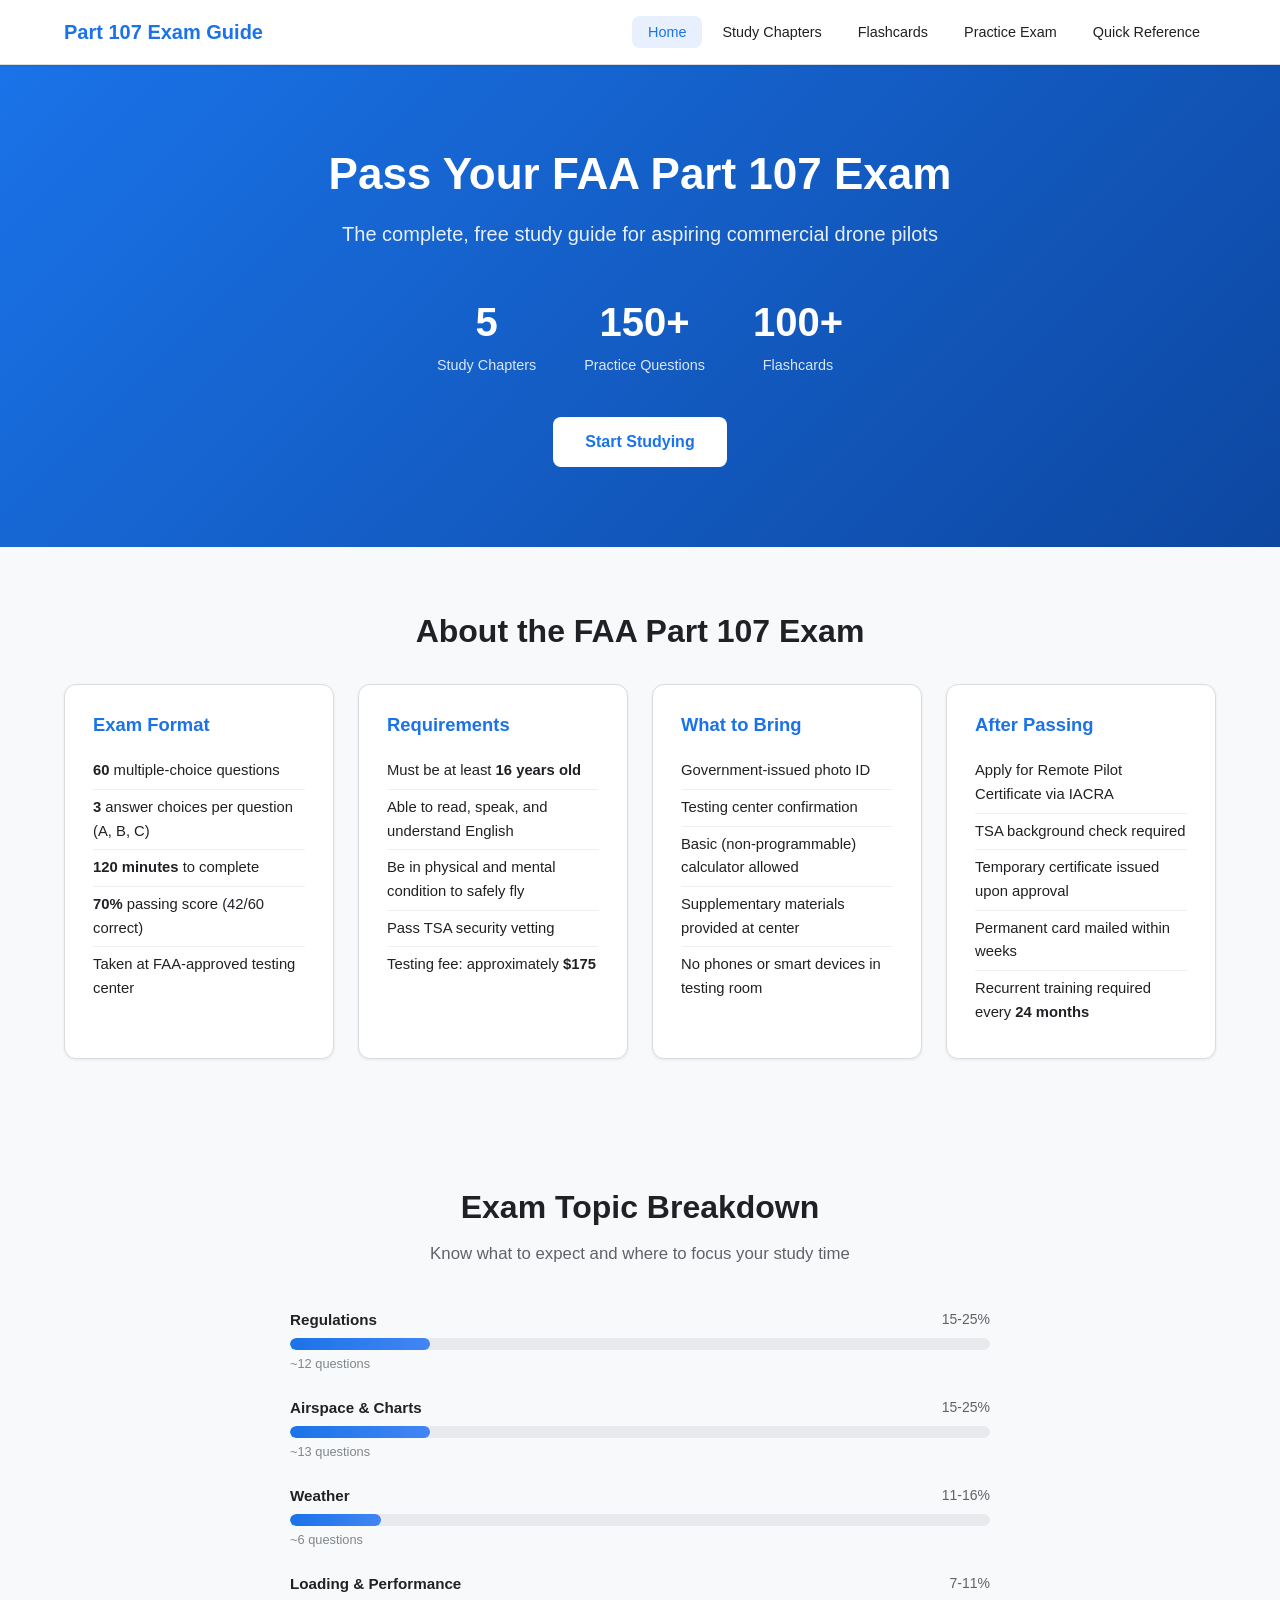
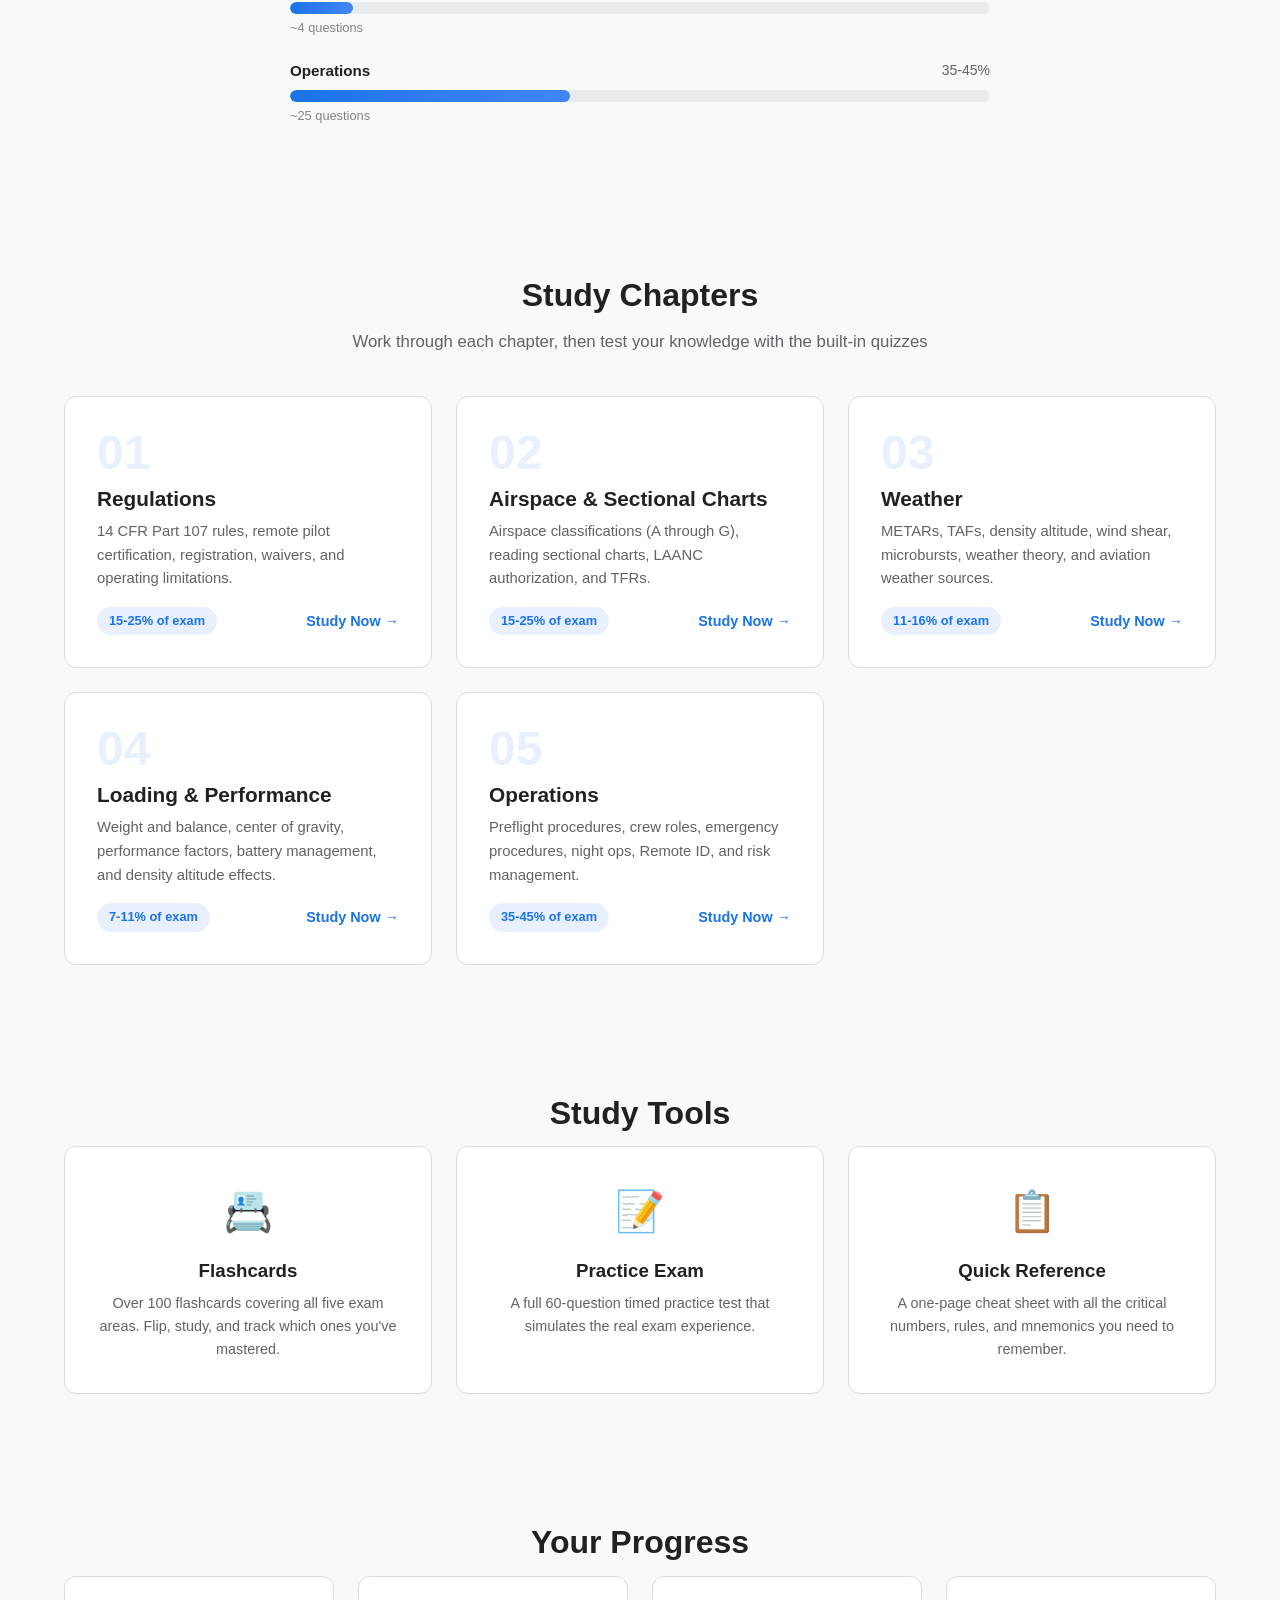
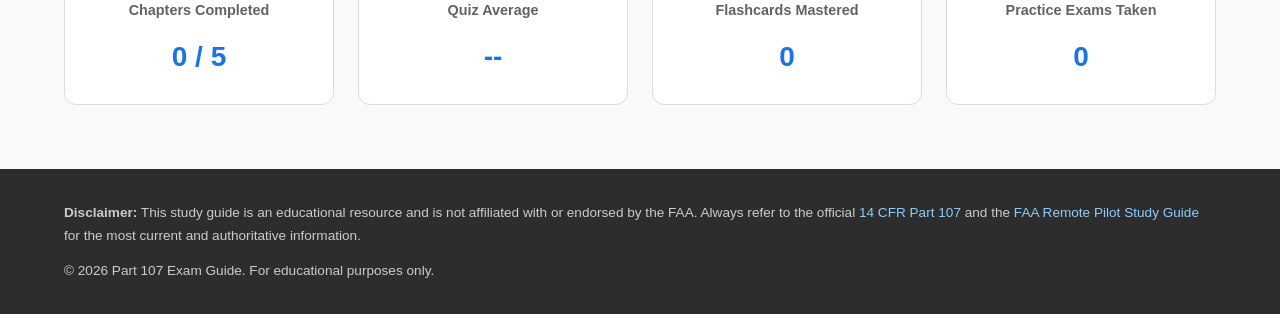
==== index.html @ e93727b1 "Add comprehensive Part 107 exam study guide Complete web-based study resource for FAA Part 107 drone" ====
<!DOCTYPE html>
<html lang="en">
<head>
    <meta charset="UTF-8">
    <meta name="viewport" content="width=device-width, initial-scale=1.0">
    <title>Part 107 Exam Guide - Complete Study Resource for Drone Pilots</title>
    <link rel="stylesheet" href="css/styles.css">
</head>
<body>
    <header class="site-header">
        <nav class="nav-bar">
            <a href="index.html" class="logo">Part 107 Exam Guide</a>
            <button class="nav-toggle" aria-label="Toggle navigation">&#9776;</button>
            <ul class="nav-links">
                <li><a href="index.html" class="active">Home</a></li>
                <li class="dropdown">
                    <a href="#chapters">Study Chapters</a>
                    <ul class="dropdown-menu">
                        <li><a href="chapters/regulations.html">1. Regulations</a></li>
                        <li><a href="chapters/airspace.html">2. Airspace</a></li>
                        <li><a href="chapters/weather.html">3. Weather</a></li>
                        <li><a href="chapters/loading-performance.html">4. Loading &amp; Performance</a></li>
                        <li><a href="chapters/operations.html">5. Operations</a></li>
                    </ul>
                </li>
                <li><a href="flashcards.html">Flashcards</a></li>
                <li><a href="practice-exam.html">Practice Exam</a></li>
                <li><a href="reference.html">Quick Reference</a></li>
            </ul>
        </nav>
    </header>

    <main>
        <section class="hero">
            <div class="hero-content">
                <h1>Pass Your FAA Part 107 Exam</h1>
                <p class="hero-subtitle">The complete, free study guide for aspiring commercial drone pilots</p>
                <div class="hero-stats">
                    <div class="stat">
                        <span class="stat-number">5</span>
                        <span class="stat-label">Study Chapters</span>
                    </div>
                    <div class="stat">
                        <span class="stat-number">150+</span>
                        <span class="stat-label">Practice Questions</span>
                    </div>
                    <div class="stat">
                        <span class="stat-number">100+</span>
                        <span class="stat-label">Flashcards</span>
                    </div>
                </div>
                <a href="#chapters" class="btn btn-primary">Start Studying</a>
            </div>
        </section>

        <section class="exam-overview" id="overview">
            <div class="container">
                <h2>About the FAA Part 107 Exam</h2>
                <div class="overview-grid">
                    <div class="overview-card">
                        <h3>Exam Format</h3>
                        <ul>
                            <li><strong>60</strong> multiple-choice questions</li>
                            <li><strong>3</strong> answer choices per question (A, B, C)</li>
                            <li><strong>120 minutes</strong> to complete</li>
                            <li><strong>70%</strong> passing score (42/60 correct)</li>
                            <li>Taken at FAA-approved testing center</li>
                        </ul>
                    </div>
                    <div class="overview-card">
                        <h3>Requirements</h3>
                        <ul>
                            <li>Must be at least <strong>16 years old</strong></li>
                            <li>Able to read, speak, and understand English</li>
                            <li>Be in physical and mental condition to safely fly</li>
                            <li>Pass TSA security vetting</li>
                            <li>Testing fee: approximately <strong>$175</strong></li>
                        </ul>
                    </div>
                    <div class="overview-card">
                        <h3>What to Bring</h3>
                        <ul>
                            <li>Government-issued photo ID</li>
                            <li>Testing center confirmation</li>
                            <li>Basic (non-programmable) calculator allowed</li>
                            <li>Supplementary materials provided at center</li>
                            <li>No phones or smart devices in testing room</li>
                        </ul>
                    </div>
                    <div class="overview-card">
                        <h3>After Passing</h3>
                        <ul>
                            <li>Apply for Remote Pilot Certificate via IACRA</li>
                            <li>TSA background check required</li>
                            <li>Temporary certificate issued upon approval</li>
                            <li>Permanent card mailed within weeks</li>
                            <li>Recurrent training required every <strong>24 months</strong></li>
                        </ul>
                    </div>
                </div>
            </div>
        </section>

        <section class="topic-breakdown">
            <div class="container">
                <h2>Exam Topic Breakdown</h2>
                <p class="section-subtitle">Know what to expect and where to focus your study time</p>
                <div class="topic-bars">
                    <div class="topic-bar">
                        <div class="topic-info">
                            <span class="topic-name">Regulations</span>
                            <span class="topic-percent">15-25%</span>
                        </div>
                        <div class="bar-track"><div class="bar-fill" style="width: 20%"></div></div>
                        <span class="topic-questions">~12 questions</span>
                    </div>
                    <div class="topic-bar">
                        <div class="topic-info">
                            <span class="topic-name">Airspace &amp; Charts</span>
                            <span class="topic-percent">15-25%</span>
                        </div>
                        <div class="bar-track"><div class="bar-fill" style="width: 20%"></div></div>
                        <span class="topic-questions">~13 questions</span>
                    </div>
                    <div class="topic-bar">
                        <div class="topic-info">
                            <span class="topic-name">Weather</span>
                            <span class="topic-percent">11-16%</span>
                        </div>
                        <div class="bar-track"><div class="bar-fill" style="width: 13%"></div></div>
                        <span class="topic-questions">~6 questions</span>
                    </div>
                    <div class="topic-bar">
                        <div class="topic-info">
                            <span class="topic-name">Loading &amp; Performance</span>
                            <span class="topic-percent">7-11%</span>
                        </div>
                        <div class="bar-track"><div class="bar-fill" style="width: 9%"></div></div>
                        <span class="topic-questions">~4 questions</span>
                    </div>
                    <div class="topic-bar">
                        <div class="topic-info">
                            <span class="topic-name">Operations</span>
                            <span class="topic-percent">35-45%</span>
                        </div>
                        <div class="bar-track"><div class="bar-fill" style="width: 40%"></div></div>
                        <span class="topic-questions">~25 questions</span>
                    </div>
                </div>
            </div>
        </section>

        <section class="chapters-section" id="chapters">
            <div class="container">
                <h2>Study Chapters</h2>
                <p class="section-subtitle">Work through each chapter, then test your knowledge with the built-in quizzes</p>
                <div class="chapter-grid">
                    <a href="chapters/regulations.html" class="chapter-card">
                        <div class="chapter-number">01</div>
                        <h3>Regulations</h3>
                        <p>14 CFR Part 107 rules, remote pilot certification, registration, waivers, and operating limitations.</p>
                        <div class="chapter-meta">
                            <span class="badge">15-25% of exam</span>
                            <span class="chapter-link">Study Now &rarr;</span>
                        </div>
                    </a>
                    <a href="chapters/airspace.html" class="chapter-card">
                        <div class="chapter-number">02</div>
                        <h3>Airspace &amp; Sectional Charts</h3>
                        <p>Airspace classifications (A through G), reading sectional charts, LAANC authorization, and TFRs.</p>
                        <div class="chapter-meta">
                            <span class="badge">15-25% of exam</span>
                            <span class="chapter-link">Study Now &rarr;</span>
                        </div>
                    </a>
                    <a href="chapters/weather.html" class="chapter-card">
                        <div class="chapter-number">03</div>
                        <h3>Weather</h3>
                        <p>METARs, TAFs, density altitude, wind shear, microbursts, weather theory, and aviation weather sources.</p>
                        <div class="chapter-meta">
                            <span class="badge">11-16% of exam</span>
                            <span class="chapter-link">Study Now &rarr;</span>
                        </div>
                    </a>
                    <a href="chapters/loading-performance.html" class="chapter-card">
                        <div class="chapter-number">04</div>
                        <h3>Loading &amp; Performance</h3>
                        <p>Weight and balance, center of gravity, performance factors, battery management, and density altitude effects.</p>
                        <div class="chapter-meta">
                            <span class="badge">7-11% of exam</span>
                            <span class="chapter-link">Study Now &rarr;</span>
                        </div>
                    </a>
                    <a href="chapters/operations.html" class="chapter-card">
                        <div class="chapter-number">05</div>
                        <h3>Operations</h3>
                        <p>Preflight procedures, crew roles, emergency procedures, night ops, Remote ID, and risk management.</p>
                        <div class="chapter-meta">
                            <span class="badge">35-45% of exam</span>
                            <span class="chapter-link">Study Now &rarr;</span>
                        </div>
                    </a>
                </div>
            </div>
        </section>

        <section class="tools-section">
            <div class="container">
                <h2>Study Tools</h2>
                <div class="tools-grid">
                    <a href="flashcards.html" class="tool-card">
                        <div class="tool-icon">&#x1F4C7;</div>
                        <h3>Flashcards</h3>
                        <p>Over 100 flashcards covering all five exam areas. Flip, study, and track which ones you've mastered.</p>
                    </a>
                    <a href="practice-exam.html" class="tool-card">
                        <div class="tool-icon">&#x1F4DD;</div>
                        <h3>Practice Exam</h3>
                        <p>A full 60-question timed practice test that simulates the real exam experience.</p>
                    </a>
                    <a href="reference.html" class="tool-card">
                        <div class="tool-icon">&#x1F4CB;</div>
                        <h3>Quick Reference</h3>
                        <p>A one-page cheat sheet with all the critical numbers, rules, and mnemonics you need to remember.</p>
                    </a>
                </div>
            </div>
        </section>

        <section class="progress-section" id="progress">
            <div class="container">
                <h2>Your Progress</h2>
                <div class="progress-dashboard" id="progressDashboard">
                    <div class="progress-card">
                        <h4>Chapters Completed</h4>
                        <div class="progress-ring-container">
                            <div class="progress-text" id="chaptersCompleted">0 / 5</div>
                        </div>
                    </div>
                    <div class="progress-card">
                        <h4>Quiz Average</h4>
                        <div class="progress-ring-container">
                            <div class="progress-text" id="quizAverage">--</div>
                        </div>
                    </div>
                    <div class="progress-card">
                        <h4>Flashcards Mastered</h4>
                        <div class="progress-ring-container">
                            <div class="progress-text" id="flashcardsMastered">0</div>
                        </div>
                    </div>
                    <div class="progress-card">
                        <h4>Practice Exams Taken</h4>
                        <div class="progress-ring-container">
                            <div class="progress-text" id="examsTaken">0</div>
                        </div>
                    </div>
                </div>
            </div>
        </section>
    </main>

    <footer class="site-footer">
        <div class="container">
            <p><strong>Disclaimer:</strong> This study guide is an educational resource and is not affiliated with or endorsed by the FAA. Always refer to the official <a href="https://www.ecfr.gov/current/title-14/chapter-I/subchapter-F/part-107" target="_blank">14 CFR Part 107</a> and the <a href="https://www.faa.gov/sites/faa.gov/files/regulations_policies/handbooks_manuals/aviation/remote_pilot_study_guide.pdf" target="_blank">FAA Remote Pilot Study Guide</a> for the most current and authoritative information.</p>
            <p>&copy; 2026 Part 107 Exam Guide. For educational purposes only.</p>
        </div>
    </footer>

    <script src="js/progress.js"></script>
    <script src="js/nav.js"></script>
</body>
</html>
---- css/styles.css ----
/* ========================================
   Part 107 Exam Guide - Main Stylesheet
   ======================================== */

/* --- Reset & Base --- */
*, *::before, *::after {
    box-sizing: border-box;
    margin: 0;
    padding: 0;
}

:root {
    --primary: #1a73e8;
    --primary-dark: #1557b0;
    --primary-light: #e8f0fe;
    --secondary: #34a853;
    --secondary-dark: #2d8f47;
    --accent: #ea4335;
    --warning: #fbbc04;
    --bg: #f8f9fa;
    --bg-white: #ffffff;
    --text: #202124;
    --text-light: #5f6368;
    --text-lighter: #80868b;
    --border: #dadce0;
    --shadow-sm: 0 1px 3px rgba(0,0,0,0.08);
    --shadow-md: 0 4px 12px rgba(0,0,0,0.1);
    --shadow-lg: 0 8px 24px rgba(0,0,0,0.12);
    --radius: 8px;
    --radius-lg: 12px;
    --max-width: 1200px;
    --header-height: 64px;
}

html {
    scroll-behavior: smooth;
}

body {
    font-family: -apple-system, BlinkMacSystemFont, 'Segoe UI', Roboto, Oxygen, Ubuntu, sans-serif;
    background: var(--bg);
    color: var(--text);
    line-height: 1.6;
    min-height: 100vh;
}

.container {
    max-width: var(--max-width);
    margin: 0 auto;
    padding: 0 24px;
}

a {
    color: var(--primary);
    text-decoration: none;
}

a:hover {
    text-decoration: underline;
}

h1, h2, h3, h4, h5 {
    line-height: 1.3;
}

/* --- Navigation --- */
.site-header {
    position: sticky;
    top: 0;
    z-index: 100;
    background: var(--bg-white);
    border-bottom: 1px solid var(--border);
    box-shadow: var(--shadow-sm);
}

.nav-bar {
    max-width: var(--max-width);
    margin: 0 auto;
    padding: 0 24px;
    display: flex;
    align-items: center;
    height: var(--header-height);
    justify-content: space-between;
}

.logo {
    font-size: 1.25rem;
    font-weight: 700;
    color: var(--primary);
    white-space: nowrap;
}

.logo:hover {
    text-decoration: none;
}

.nav-toggle {
    display: none;
    background: none;
    border: none;
    font-size: 1.5rem;
    cursor: pointer;
    color: var(--text);
}

.nav-links {
    display: flex;
    list-style: none;
    gap: 4px;
    align-items: center;
}

.nav-links > li > a {
    padding: 8px 16px;
    border-radius: var(--radius);
    color: var(--text);
    font-size: 0.9rem;
    font-weight: 500;
    transition: background 0.2s;
}

.nav-links > li > a:hover,
.nav-links > li > a.active {
    background: var(--primary-light);
    color: var(--primary);
    text-decoration: none;
}

/* Dropdown */
.dropdown {
    position: relative;
}

.dropdown-menu {
    display: none;
    position: absolute;
    top: 100%;
    left: 0;
    background: var(--bg-white);
    border: 1px solid var(--border);
    border-radius: var(--radius);
    box-shadow: var(--shadow-md);
    list-style: none;
    min-width: 240px;
    padding: 8px 0;
    z-index: 200;
}

.dropdown:hover .dropdown-menu {
    display: block;
}

.dropdown-menu li a {
    display: block;
    padding: 8px 20px;
    color: var(--text);
    font-size: 0.875rem;
}

.dropdown-menu li a:hover {
    background: var(--primary-light);
    color: var(--primary);
    text-decoration: none;
}

/* --- Hero --- */
.hero {
    background: linear-gradient(135deg, #1a73e8 0%, #0d47a1 100%);
    color: white;
    padding: 80px 24px;
    text-align: center;
}

.hero-content {
    max-width: 800px;
    margin: 0 auto;
}

.hero h1 {
    font-size: 2.75rem;
    margin-bottom: 16px;
    font-weight: 800;
}

.hero-subtitle {
    font-size: 1.25rem;
    opacity: 0.9;
    margin-bottom: 40px;
}

.hero-stats {
    display: flex;
    justify-content: center;
    gap: 48px;
    margin-bottom: 40px;
}

.stat {
    display: flex;
    flex-direction: column;
    align-items: center;
}

.stat-number {
    font-size: 2.5rem;
    font-weight: 800;
}

.stat-label {
    font-size: 0.9rem;
    opacity: 0.85;
}

/* --- Buttons --- */
.btn {
    display: inline-block;
    padding: 12px 32px;
    border-radius: var(--radius);
    font-weight: 600;
    font-size: 1rem;
    cursor: pointer;
    border: none;
    transition: all 0.2s;
}

.btn:hover {
    text-decoration: none;
    transform: translateY(-1px);
}

.btn-primary {
    background: white;
    color: var(--primary);
}

.btn-primary:hover {
    background: #f0f0f0;
    box-shadow: var(--shadow-md);
}

.btn-action {
    background: var(--primary);
    color: white;
}

.btn-action:hover {
    background: var(--primary-dark);
    box-shadow: var(--shadow-md);
}

.btn-secondary {
    background: var(--bg);
    color: var(--text);
    border: 1px solid var(--border);
}

.btn-secondary:hover {
    border-color: var(--primary);
    color: var(--primary);
}

.btn-success {
    background: var(--secondary);
    color: white;
}

.btn-success:hover {
    background: var(--secondary-dark);
}

/* --- Sections --- */
section {
    padding: 64px 0;
}

section h2 {
    font-size: 2rem;
    text-align: center;
    margin-bottom: 12px;
}

.section-subtitle {
    text-align: center;
    color: var(--text-light);
    margin-bottom: 40px;
    font-size: 1.05rem;
}

/* --- Exam Overview --- */
.overview-grid {
    display: grid;
    grid-template-columns: repeat(auto-fit, minmax(260px, 1fr));
    gap: 24px;
    margin-top: 32px;
}

.overview-card {
    background: var(--bg-white);
    border: 1px solid var(--border);
    border-radius: var(--radius-lg);
    padding: 28px;
    box-shadow: var(--shadow-sm);
}

.overview-card h3 {
    font-size: 1.15rem;
    margin-bottom: 16px;
    color: var(--primary);
}

.overview-card ul {
    list-style: none;
}

.overview-card li {
    padding: 6px 0;
    font-size: 0.925rem;
    border-bottom: 1px solid #f0f0f0;
}

.overview-card li:last-child {
    border-bottom: none;
}

/* --- Topic Breakdown --- */
.topic-bars {
    max-width: 700px;
    margin: 0 auto;
}

.topic-bar {
    margin-bottom: 20px;
}

.topic-info {
    display: flex;
    justify-content: space-between;
    margin-bottom: 6px;
}

.topic-name {
    font-weight: 600;
    font-size: 0.95rem;
}

.topic-percent {
    color: var(--text-light);
    font-size: 0.875rem;
}

.bar-track {
    height: 12px;
    background: #e8eaed;
    border-radius: 6px;
    overflow: hidden;
}

.bar-fill {
    height: 100%;
    background: linear-gradient(90deg, var(--primary), #4285f4);
    border-radius: 6px;
    transition: width 0.8s ease;
}

.topic-questions {
    font-size: 0.8rem;
    color: var(--text-lighter);
}

/* --- Chapter Cards --- */
.chapter-grid {
    display: grid;
    grid-template-columns: repeat(auto-fit, minmax(300px, 1fr));
    gap: 24px;
}

.chapter-card {
    background: var(--bg-white);
    border: 1px solid var(--border);
    border-radius: var(--radius-lg);
    padding: 32px;
    display: block;
    color: var(--text);
    transition: all 0.2s;
    position: relative;
    overflow: hidden;
}

.chapter-card:hover {
    text-decoration: none;
    border-color: var(--primary);
    box-shadow: var(--shadow-md);
    transform: translateY(-2px);
}

.chapter-number {
    font-size: 3rem;
    font-weight: 800;
    color: var(--primary-light);
    line-height: 1;
    margin-bottom: 8px;
}

.chapter-card h3 {
    font-size: 1.3rem;
    margin-bottom: 8px;
}

.chapter-card p {
    color: var(--text-light);
    font-size: 0.925rem;
    margin-bottom: 16px;
}

.chapter-meta {
    display: flex;
    justify-content: space-between;
    align-items: center;
}

.badge {
    background: var(--primary-light);
    color: var(--primary);
    padding: 4px 12px;
    border-radius: 20px;
    font-size: 0.8rem;
    font-weight: 600;
}

.chapter-link {
    color: var(--primary);
    font-weight: 600;
    font-size: 0.9rem;
}

/* --- Tools Cards --- */
.tools-grid {
    display: grid;
    grid-template-columns: repeat(auto-fit, minmax(280px, 1fr));
    gap: 24px;
}

.tool-card {
    background: var(--bg-white);
    border: 1px solid var(--border);
    border-radius: var(--radius-lg);
    padding: 32px;
    text-align: center;
    color: var(--text);
    transition: all 0.2s;
}

.tool-card:hover {
    text-decoration: none;
    border-color: var(--primary);
    box-shadow: var(--shadow-md);
    transform: translateY(-2px);
}

.tool-icon {
    font-size: 2.5rem;
    margin-bottom: 16px;
}

.tool-card h3 {
    margin-bottom: 8px;
}

.tool-card p {
    color: var(--text-light);
    font-size: 0.9rem;
}

/* --- Progress Section --- */
.progress-dashboard {
    display: grid;
    grid-template-columns: repeat(auto-fit, minmax(200px, 1fr));
    gap: 24px;
}

.progress-card {
    background: var(--bg-white);
    border: 1px solid var(--border);
    border-radius: var(--radius-lg);
    padding: 24px;
    text-align: center;
}

.progress-card h4 {
    font-size: 0.9rem;
    color: var(--text-light);
    margin-bottom: 16px;
}

.progress-text {
    font-size: 1.75rem;
    font-weight: 700;
    color: var(--primary);
}

/* --- Study Chapter Page Layout --- */
.chapter-hero {
    background: linear-gradient(135deg, #1a73e8 0%, #0d47a1 100%);
    color: white;
    padding: 48px 24px;
}

.chapter-hero .container {
    max-width: 900px;
}

.chapter-hero .chapter-label {
    font-size: 0.9rem;
    opacity: 0.8;
    text-transform: uppercase;
    letter-spacing: 1px;
    margin-bottom: 8px;
}

.chapter-hero h1 {
    font-size: 2.25rem;
    margin-bottom: 12px;
}

.chapter-hero .chapter-desc {
    font-size: 1.1rem;
    opacity: 0.9;
}

.chapter-content {
    max-width: 900px;
    margin: 0 auto;
    padding: 48px 24px;
}

/* --- Presentation Slides --- */
.presentation {
    margin-bottom: 48px;
}

.presentation h2 {
    text-align: left;
    font-size: 1.5rem;
    margin-bottom: 24px;
}

.slide-deck {
    background: var(--bg-white);
    border: 1px solid var(--border);
    border-radius: var(--radius-lg);
    overflow: hidden;
    box-shadow: var(--shadow-sm);
}

.slide {
    display: none;
    padding: 48px 40px;
    min-height: 400px;
}

.slide.active {
    display: block;
}

.slide h3 {
    font-size: 1.5rem;
    margin-bottom: 20px;
    color: var(--primary);
}

.slide h4 {
    font-size: 1.1rem;
    margin-top: 20px;
    margin-bottom: 10px;
}

.slide ul, .slide ol {
    margin-left: 24px;
    margin-bottom: 16px;
}

.slide li {
    margin-bottom: 8px;
    font-size: 1rem;
    line-height: 1.6;
}

.slide p {
    margin-bottom: 14px;
    font-size: 1rem;
}

.slide .key-point {
    background: var(--primary-light);
    border-left: 4px solid var(--primary);
    padding: 16px 20px;
    border-radius: 0 var(--radius) var(--radius) 0;
    margin: 16px 0;
    font-weight: 500;
}

.slide .warning-box {
    background: #fef7e0;
    border-left: 4px solid var(--warning);
    padding: 16px 20px;
    border-radius: 0 var(--radius) var(--radius) 0;
    margin: 16px 0;
}

.slide .example-box {
    background: #e8f5e9;
    border-left: 4px solid var(--secondary);
    padding: 16px 20px;
    border-radius: 0 var(--radius) var(--radius) 0;
    margin: 16px 0;
    font-family: 'Courier New', monospace;
}

.slide-controls {
    display: flex;
    justify-content: space-between;
    align-items: center;
    padding: 16px 24px;
    background: #f8f9fa;
    border-top: 1px solid var(--border);
}

.slide-counter {
    font-size: 0.9rem;
    color: var(--text-light);
    font-weight: 500;
}

.slide-btn {
    padding: 8px 20px;
    border: 1px solid var(--border);
    border-radius: var(--radius);
    background: var(--bg-white);
    cursor: pointer;
    font-size: 0.9rem;
    font-weight: 500;
    transition: all 0.2s;
}

.slide-btn:hover {
    border-color: var(--primary);
    color: var(--primary);
}

.slide-btn:disabled {
    opacity: 0.4;
    cursor: not-allowed;
}

/* --- Reading Section --- */
.reading-section {
    margin-bottom: 48px;
}

.reading-section h2 {
    text-align: left;
    font-size: 1.5rem;
    margin-bottom: 24px;
}

.reading-content {
    background: var(--bg-white);
    border: 1px solid var(--border);
    border-radius: var(--radius-lg);
    padding: 40px;
    box-shadow: var(--shadow-sm);
}

.reading-content h3 {
    font-size: 1.3rem;
    margin-top: 32px;
    margin-bottom: 12px;
    color: var(--text);
    padding-bottom: 8px;
    border-bottom: 2px solid var(--primary-light);
}

.reading-content h3:first-child {
    margin-top: 0;
}

.reading-content p {
    margin-bottom: 14px;
    font-size: 0.975rem;
    line-height: 1.7;
}

.reading-content ul, .reading-content ol {
    margin-left: 24px;
    margin-bottom: 16px;
}

.reading-content li {
    margin-bottom: 6px;
    line-height: 1.6;
}

.reading-content table {
    width: 100%;
    border-collapse: collapse;
    margin: 20px 0;
    font-size: 0.925rem;
}

.reading-content th {
    background: var(--primary);
    color: white;
    padding: 12px 16px;
    text-align: left;
    font-weight: 600;
}

.reading-content td {
    padding: 10px 16px;
    border-bottom: 1px solid var(--border);
}

.reading-content tr:nth-child(even) {
    background: #f8f9fa;
}

.info-box {
    background: var(--primary-light);
    border-left: 4px solid var(--primary);
    padding: 16px 20px;
    border-radius: 0 var(--radius) var(--radius) 0;
    margin: 20px 0;
}

.warning-box {
    background: #fef7e0;
    border-left: 4px solid var(--warning);
    padding: 16px 20px;
    border-radius: 0 var(--radius) var(--radius) 0;
    margin: 20px 0;
}

.tip-box {
    background: #e8f5e9;
    border-left: 4px solid var(--secondary);
    padding: 16px 20px;
    border-radius: 0 var(--radius) var(--radius) 0;
    margin: 20px 0;
}

/* --- Quiz Section --- */
.quiz-section {
    margin-bottom: 48px;
}

.quiz-section h2 {
    text-align: left;
    font-size: 1.5rem;
    margin-bottom: 24px;
}

.quiz-container {
    background: var(--bg-white);
    border: 1px solid var(--border);
    border-radius: var(--radius-lg);
    overflow: hidden;
    box-shadow: var(--shadow-sm);
}

.quiz-header {
    padding: 20px 32px;
    background: #f8f9fa;
    border-bottom: 1px solid var(--border);
    display: flex;
    justify-content: space-between;
    align-items: center;
}

.quiz-progress-text {
    font-weight: 600;
    font-size: 0.95rem;
}

.quiz-score {
    font-weight: 600;
    color: var(--primary);
}

.quiz-body {
    padding: 32px;
}

.quiz-question {
    display: none;
}

.quiz-question.active {
    display: block;
}

.quiz-question h3 {
    font-size: 1.1rem;
    margin-bottom: 20px;
    line-height: 1.5;
}

.quiz-options {
    display: flex;
    flex-direction: column;
    gap: 12px;
}

.quiz-option {
    display: block;
    padding: 14px 20px;
    border: 2px solid var(--border);
    border-radius: var(--radius);
    cursor: pointer;
    transition: all 0.2s;
    font-size: 0.95rem;
    line-height: 1.5;
}

.quiz-option:hover {
    border-color: var(--primary);
    background: var(--primary-light);
}

.quiz-option.selected {
    border-color: var(--primary);
    background: var(--primary-light);
}

.quiz-option.correct {
    border-color: var(--secondary);
    background: #e8f5e9;
}

.quiz-option.incorrect {
    border-color: var(--accent);
    background: #fce8e6;
}

.quiz-option.disabled {
    pointer-events: none;
}

.quiz-explanation {
    display: none;
    margin-top: 20px;
    padding: 16px 20px;
    border-radius: var(--radius);
    font-size: 0.925rem;
    line-height: 1.6;
}

.quiz-explanation.show {
    display: block;
}

.quiz-explanation.correct {
    background: #e8f5e9;
    border-left: 4px solid var(--secondary);
}

.quiz-explanation.incorrect {
    background: #fce8e6;
    border-left: 4px solid var(--accent);
}

.quiz-footer {
    padding: 20px 32px;
    border-top: 1px solid var(--border);
    display: flex;
    justify-content: space-between;
}

.quiz-results {
    text-align: center;
    padding: 48px 32px;
}

.quiz-results h3 {
    font-size: 1.5rem;
    margin-bottom: 8px;
}

.quiz-results .score-display {
    font-size: 3rem;
    font-weight: 800;
    margin: 16px 0;
}

.quiz-results .score-display.pass {
    color: var(--secondary);
}

.quiz-results .score-display.fail {
    color: var(--accent);
}

.quiz-results p {
    color: var(--text-light);
    margin-bottom: 24px;
}

/* --- Flashcard Styles --- */
.flashcard-controls {
    display: flex;
    justify-content: center;
    gap: 12px;
    margin-bottom: 32px;
    flex-wrap: wrap;
}

.filter-btn {
    padding: 8px 20px;
    border: 1px solid var(--border);
    border-radius: 20px;
    background: var(--bg-white);
    cursor: pointer;
    font-size: 0.875rem;
    font-weight: 500;
    transition: all 0.2s;
}

.filter-btn:hover,
.filter-btn.active {
    border-color: var(--primary);
    background: var(--primary-light);
    color: var(--primary);
}

.flashcard-area {
    max-width: 600px;
    margin: 0 auto;
}

.flashcard {
    perspective: 1000px;
    height: 350px;
    margin-bottom: 24px;
    cursor: pointer;
}

.flashcard-inner {
    width: 100%;
    height: 100%;
    position: relative;
    transition: transform 0.6s;
    transform-style: preserve-3d;
}

.flashcard.flipped .flashcard-inner {
    transform: rotateY(180deg);
}

.flashcard-front, .flashcard-back {
    position: absolute;
    width: 100%;
    height: 100%;
    backface-visibility: hidden;
    border-radius: var(--radius-lg);
    border: 1px solid var(--border);
    box-shadow: var(--shadow-md);
    display: flex;
    flex-direction: column;
    align-items: center;
    justify-content: center;
    padding: 32px;
    text-align: center;
}

.flashcard-front {
    background: var(--bg-white);
}

.flashcard-front h3 {
    font-size: 1.25rem;
    line-height: 1.5;
}

.flashcard-front .card-hint {
    position: absolute;
    bottom: 20px;
    color: var(--text-lighter);
    font-size: 0.8rem;
}

.flashcard-back {
    background: linear-gradient(135deg, #1a73e8, #0d47a1);
    color: white;
    transform: rotateY(180deg);
}

.flashcard-back p {
    font-size: 1.05rem;
    line-height: 1.6;
}

.flashcard-nav {
    display: flex;
    justify-content: center;
    align-items: center;
    gap: 24px;
}

.flashcard-counter {
    font-size: 0.95rem;
    color: var(--text-light);
    font-weight: 500;
}

.fc-nav-btn {
    width: 44px;
    height: 44px;
    border-radius: 50%;
    border: 1px solid var(--border);
    background: var(--bg-white);
    cursor: pointer;
    font-size: 1.2rem;
    display: flex;
    align-items: center;
    justify-content: center;
    transition: all 0.2s;
}

.fc-nav-btn:hover {
    border-color: var(--primary);
    color: var(--primary);
}

.mastered-btn {
    padding: 8px 20px;
    border: 1px solid var(--secondary);
    border-radius: 20px;
    background: transparent;
    color: var(--secondary);
    cursor: pointer;
    font-size: 0.85rem;
    font-weight: 500;
    transition: all 0.2s;
}

.mastered-btn:hover,
.mastered-btn.active {
    background: var(--secondary);
    color: white;
}

/* --- Practice Exam --- */
.exam-hero {
    background: linear-gradient(135deg, #ea4335 0%, #c62828 100%);
    color: white;
    padding: 48px 24px;
    text-align: center;
}

.exam-hero h1 {
    font-size: 2.25rem;
    margin-bottom: 12px;
}

.exam-setup {
    max-width: 600px;
    margin: 0 auto;
    padding: 48px 24px;
    text-align: center;
}

.exam-setup h2 {
    margin-bottom: 24px;
}

.exam-info-cards {
    display: grid;
    grid-template-columns: repeat(3, 1fr);
    gap: 16px;
    margin-bottom: 32px;
}

.exam-info-card {
    background: var(--bg-white);
    border: 1px solid var(--border);
    border-radius: var(--radius);
    padding: 20px;
}

.exam-info-card .number {
    font-size: 1.75rem;
    font-weight: 800;
    color: var(--primary);
}

.exam-info-card .label {
    font-size: 0.8rem;
    color: var(--text-light);
}

.timer {
    font-size: 1.5rem;
    font-weight: 700;
    font-family: 'Courier New', monospace;
    background: var(--bg-white);
    border: 1px solid var(--border);
    border-radius: var(--radius);
    padding: 8px 20px;
    display: inline-block;
}

.timer.warning {
    color: var(--accent);
    border-color: var(--accent);
}

.exam-question-nav {
    display: grid;
    grid-template-columns: repeat(10, 1fr);
    gap: 6px;
    margin: 20px 0;
}

.q-nav-btn {
    width: 36px;
    height: 36px;
    border: 1px solid var(--border);
    border-radius: 4px;
    background: var(--bg-white);
    cursor: pointer;
    font-size: 0.75rem;
    font-weight: 500;
    display: flex;
    align-items: center;
    justify-content: center;
    transition: all 0.15s;
}

.q-nav-btn:hover {
    border-color: var(--primary);
}

.q-nav-btn.current {
    background: var(--primary);
    color: white;
    border-color: var(--primary);
}

.q-nav-btn.answered {
    background: var(--primary-light);
    border-color: var(--primary);
    color: var(--primary);
}

.q-nav-btn.flagged {
    border-color: var(--warning);
    background: #fef7e0;
}

/* --- Reference Page --- */
.reference-hero {
    background: linear-gradient(135deg, #34a853 0%, #1b5e20 100%);
    color: white;
    padding: 48px 24px;
    text-align: center;
}

.reference-content {
    max-width: 900px;
    margin: 0 auto;
    padding: 48px 24px;
}

.ref-section {
    background: var(--bg-white);
    border: 1px solid var(--border);
    border-radius: var(--radius-lg);
    padding: 32px;
    margin-bottom: 24px;
    box-shadow: var(--shadow-sm);
}

.ref-section h2 {
    text-align: left;
    font-size: 1.3rem;
    margin-bottom: 16px;
    padding-bottom: 8px;
    border-bottom: 2px solid var(--primary-light);
}

.ref-grid {
    display: grid;
    grid-template-columns: repeat(auto-fit, minmax(200px, 1fr));
    gap: 16px;
}

.ref-item {
    display: flex;
    flex-direction: column;
}

.ref-item .ref-label {
    font-size: 0.8rem;
    color: var(--text-light);
    text-transform: uppercase;
    letter-spacing: 0.5px;
    margin-bottom: 4px;
}

.ref-item .ref-value {
    font-size: 1.1rem;
    font-weight: 700;
    color: var(--primary);
}

.ref-table {
    width: 100%;
    border-collapse: collapse;
    font-size: 0.925rem;
}

.ref-table th {
    background: var(--primary);
    color: white;
    padding: 10px 14px;
    text-align: left;
    font-weight: 600;
}

.ref-table td {
    padding: 8px 14px;
    border-bottom: 1px solid var(--border);
}

.ref-table tr:nth-child(even) {
    background: #f8f9fa;
}

/* --- Chapter Navigation --- */
.chapter-nav {
    display: flex;
    justify-content: space-between;
    padding: 32px 0;
    border-top: 1px solid var(--border);
    margin-top: 48px;
}

.chapter-nav a {
    display: flex;
    flex-direction: column;
    padding: 16px 20px;
    border: 1px solid var(--border);
    border-radius: var(--radius);
    transition: all 0.2s;
    max-width: 45%;
}

.chapter-nav a:hover {
    text-decoration: none;
    border-color: var(--primary);
    box-shadow: var(--shadow-sm);
}

.chapter-nav .nav-label {
    font-size: 0.8rem;
    color: var(--text-light);
    text-transform: uppercase;
    letter-spacing: 0.5px;
}

.chapter-nav .nav-title {
    font-weight: 600;
    font-size: 1rem;
}

/* --- Footer --- */
.site-footer {
    background: #2d2d2d;
    color: #ccc;
    padding: 32px 24px;
    font-size: 0.85rem;
    line-height: 1.7;
}

.site-footer a {
    color: #90caf9;
}

.site-footer p {
    max-width: var(--max-width);
    margin: 0 auto 12px;
}

.site-footer p:last-child {
    margin-bottom: 0;
}

/* --- Mobile Responsive --- */
@media (max-width: 768px) {
    .nav-toggle {
        display: block;
    }

    .nav-links {
        display: none;
        position: absolute;
        top: var(--header-height);
        left: 0;
        right: 0;
        background: var(--bg-white);
        flex-direction: column;
        padding: 16px;
        border-bottom: 1px solid var(--border);
        box-shadow: var(--shadow-md);
    }

    .nav-links.open {
        display: flex;
    }

    .dropdown-menu {
        position: static;
        box-shadow: none;
        border: none;
        padding-left: 16px;
    }

    .dropdown:hover .dropdown-menu {
        display: none;
    }

    .dropdown.open .dropdown-menu {
        display: block;
    }

    .hero h1 {
        font-size: 2rem;
    }

    .hero-stats {
        gap: 24px;
    }

    .stat-number {
        font-size: 2rem;
    }

    section {
        padding: 40px 0;
    }

    section h2 {
        font-size: 1.5rem;
    }

    .slide {
        padding: 28px 24px;
        min-height: 300px;
    }

    .reading-content {
        padding: 24px;
    }

    .exam-info-cards {
        grid-template-columns: 1fr;
    }

    .exam-question-nav {
        grid-template-columns: repeat(6, 1fr);
    }

    .chapter-nav {
        flex-direction: column;
        gap: 12px;
    }

    .chapter-nav a {
        max-width: 100%;
    }
}
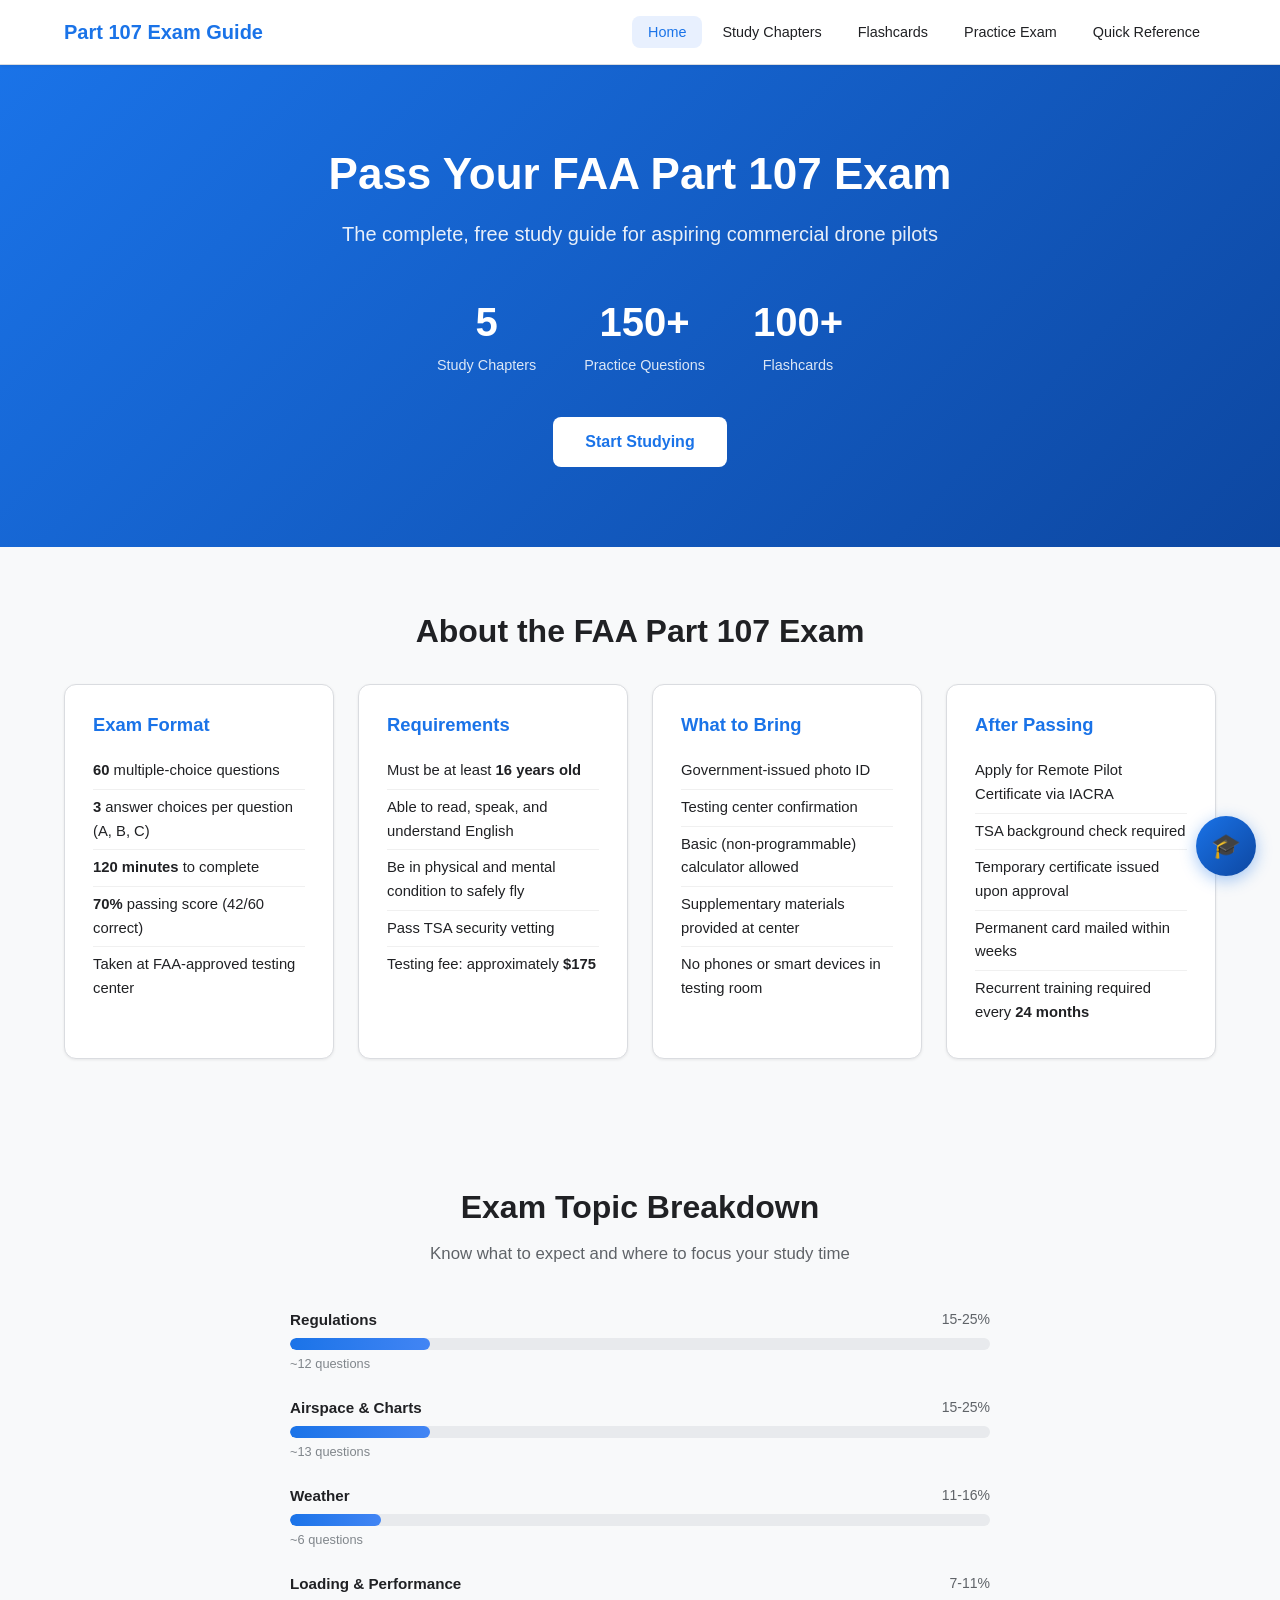
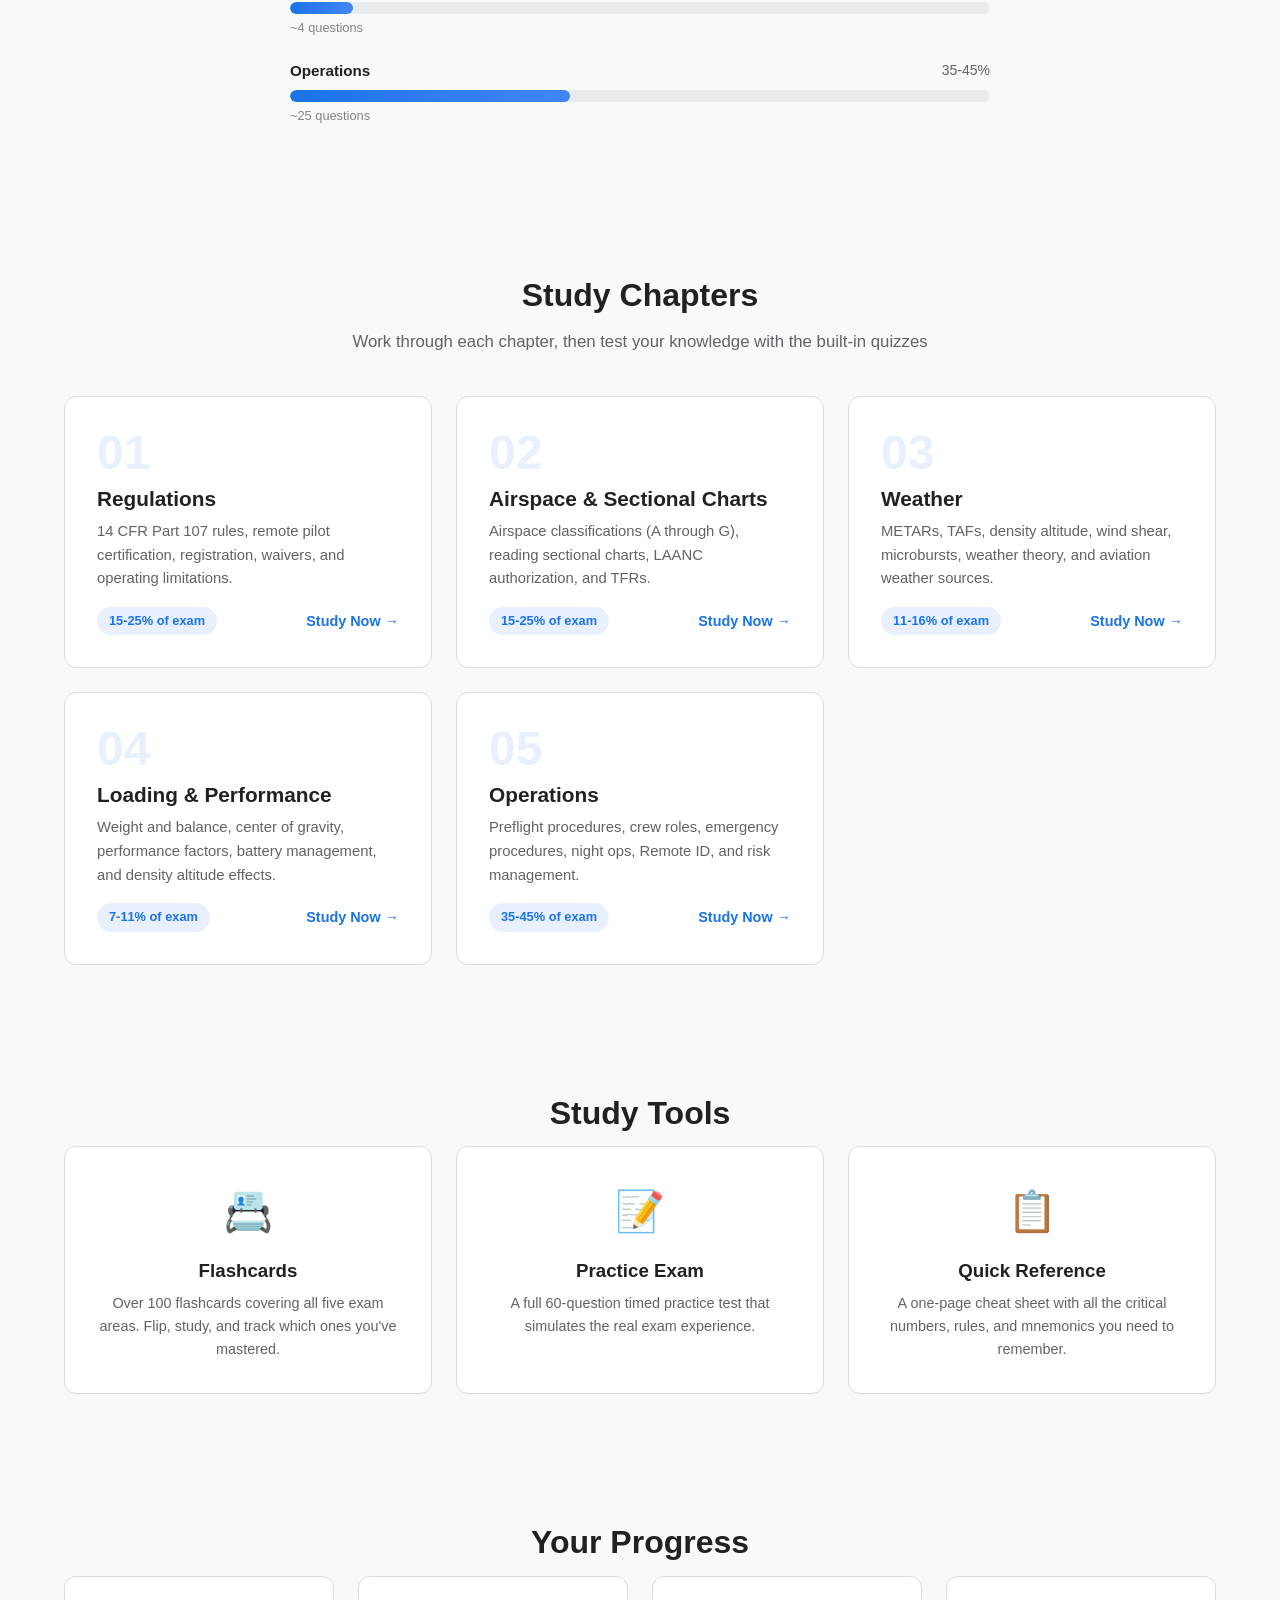
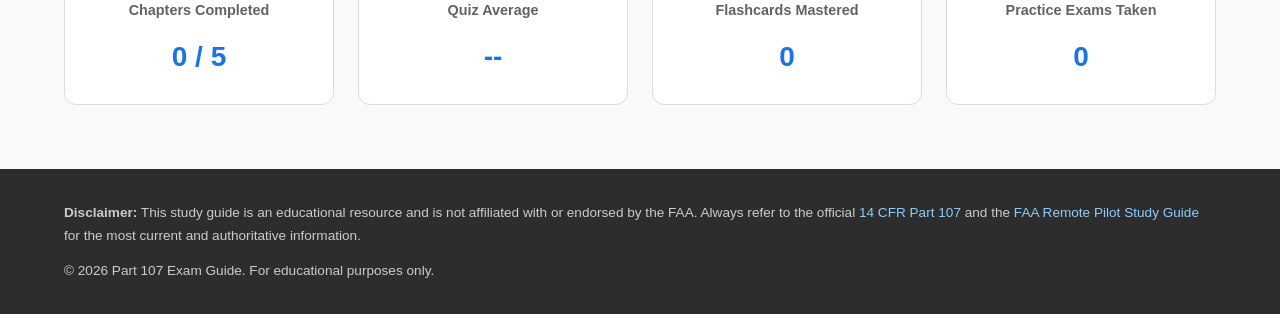
==== commit ad8b804b: "Add AI study assistant chat widget to all pages Floating chat widget accessible from every page that" ====
--- a/index.html
+++ b/index.html
@@ -269,5 +269,6 @@
 
     <script src="js/progress.js"></script>
     <script src="js/nav.js"></script>
+    <script src="js/assistant.js"></script>
 </body>
 </html>
--- a/css/styles.css
+++ b/css/styles.css
@@ -1377,4 +1377,297 @@
     .chapter-nav a {
         max-width: 100%;
     }
-}
+
+    .chat-window {
+        width: calc(100vw - 24px) !important;
+        right: 12px !important;
+        bottom: 80px !important;
+        max-height: 70vh !important;
+    }
+}
+
+/* --- AI Study Assistant Chat Widget --- */
+.chat-fab {
+    position: fixed;
+    bottom: 24px;
+    right: 24px;
+    width: 60px;
+    height: 60px;
+    border-radius: 50%;
+    background: linear-gradient(135deg, #1a73e8, #0d47a1);
+    color: white;
+    border: none;
+    cursor: pointer;
+    box-shadow: 0 4px 16px rgba(26, 115, 232, 0.4);
+    z-index: 1000;
+    display: flex;
+    align-items: center;
+    justify-content: center;
+    font-size: 1.5rem;
+    transition: all 0.3s;
+}
+
+.chat-fab:hover {
+    transform: scale(1.08);
+    box-shadow: 0 6px 20px rgba(26, 115, 232, 0.5);
+}
+
+.chat-fab .fab-close {
+    display: none;
+}
+
+.chat-fab.open .fab-icon {
+    display: none;
+}
+
+.chat-fab.open .fab-close {
+    display: block;
+    font-size: 1.6rem;
+    line-height: 1;
+}
+
+.chat-fab .fab-badge {
+    position: absolute;
+    top: -2px;
+    right: -2px;
+    width: 18px;
+    height: 18px;
+    background: var(--accent);
+    border-radius: 50%;
+    font-size: 0.65rem;
+    font-weight: 700;
+    display: flex;
+    align-items: center;
+    justify-content: center;
+    border: 2px solid white;
+}
+
+.chat-window {
+    position: fixed;
+    bottom: 96px;
+    right: 24px;
+    width: 400px;
+    max-height: 560px;
+    background: var(--bg-white);
+    border-radius: var(--radius-lg);
+    box-shadow: 0 8px 32px rgba(0, 0, 0, 0.18);
+    z-index: 999;
+    display: none;
+    flex-direction: column;
+    overflow: hidden;
+    border: 1px solid var(--border);
+}
+
+.chat-window.open {
+    display: flex;
+    animation: chatSlideUp 0.3s ease;
+}
+
+@keyframes chatSlideUp {
+    from {
+        opacity: 0;
+        transform: translateY(16px);
+    }
+    to {
+        opacity: 1;
+        transform: translateY(0);
+    }
+}
+
+.chat-header {
+    background: linear-gradient(135deg, #1a73e8, #0d47a1);
+    color: white;
+    padding: 16px 20px;
+    display: flex;
+    align-items: center;
+    gap: 12px;
+    flex-shrink: 0;
+}
+
+.chat-header-icon {
+    width: 36px;
+    height: 36px;
+    background: rgba(255, 255, 255, 0.2);
+    border-radius: 50%;
+    display: flex;
+    align-items: center;
+    justify-content: center;
+    font-size: 1.1rem;
+}
+
+.chat-header-text h4 {
+    font-size: 0.95rem;
+    font-weight: 600;
+    margin: 0;
+}
+
+.chat-header-text span {
+    font-size: 0.75rem;
+    opacity: 0.8;
+}
+
+.chat-messages {
+    flex: 1;
+    overflow-y: auto;
+    padding: 16px;
+    display: flex;
+    flex-direction: column;
+    gap: 12px;
+    min-height: 280px;
+    max-height: 360px;
+}
+
+.chat-msg {
+    max-width: 88%;
+    padding: 10px 14px;
+    border-radius: 12px;
+    font-size: 0.9rem;
+    line-height: 1.55;
+    word-wrap: break-word;
+}
+
+.chat-msg.bot {
+    background: #f0f4f9;
+    color: var(--text);
+    align-self: flex-start;
+    border-bottom-left-radius: 4px;
+}
+
+.chat-msg.user {
+    background: var(--primary);
+    color: white;
+    align-self: flex-end;
+    border-bottom-right-radius: 4px;
+}
+
+.chat-msg strong {
+    font-weight: 600;
+}
+
+.chat-msg code {
+    background: rgba(0, 0, 0, 0.06);
+    padding: 1px 5px;
+    border-radius: 3px;
+    font-size: 0.85em;
+    font-family: 'Courier New', monospace;
+}
+
+.chat-msg a {
+    color: var(--primary);
+    text-decoration: underline;
+}
+
+.chat-msg.user a {
+    color: #bbdefb;
+}
+
+.chat-msg ul {
+    margin: 6px 0 2px 16px;
+    padding: 0;
+}
+
+.chat-msg li {
+    margin-bottom: 3px;
+}
+
+.chat-suggestions {
+    padding: 0 16px 12px;
+    display: flex;
+    flex-wrap: wrap;
+    gap: 6px;
+    flex-shrink: 0;
+}
+
+.chat-suggestions.hidden {
+    display: none;
+}
+
+.suggest-chip {
+    padding: 6px 14px;
+    border: 1px solid var(--border);
+    border-radius: 20px;
+    background: var(--bg-white);
+    font-size: 0.8rem;
+    cursor: pointer;
+    color: var(--text-light);
+    transition: all 0.15s;
+    white-space: nowrap;
+}
+
+.suggest-chip:hover {
+    border-color: var(--primary);
+    color: var(--primary);
+    background: var(--primary-light);
+}
+
+.chat-input-area {
+    display: flex;
+    gap: 8px;
+    padding: 12px 16px;
+    border-top: 1px solid var(--border);
+    background: var(--bg);
+    flex-shrink: 0;
+}
+
+.chat-input {
+    flex: 1;
+    padding: 10px 14px;
+    border: 1px solid var(--border);
+    border-radius: 20px;
+    font-size: 0.9rem;
+    outline: none;
+    background: var(--bg-white);
+    font-family: inherit;
+}
+
+.chat-input:focus {
+    border-color: var(--primary);
+}
+
+.chat-send {
+    width: 40px;
+    height: 40px;
+    border-radius: 50%;
+    background: var(--primary);
+    color: white;
+    border: none;
+    cursor: pointer;
+    display: flex;
+    align-items: center;
+    justify-content: center;
+    font-size: 1.1rem;
+    transition: background 0.2s;
+    flex-shrink: 0;
+}
+
+.chat-send:hover {
+    background: var(--primary-dark);
+}
+
+.chat-typing {
+    display: flex;
+    gap: 4px;
+    padding: 10px 14px;
+    align-self: flex-start;
+}
+
+.chat-typing span {
+    width: 8px;
+    height: 8px;
+    background: #bbb;
+    border-radius: 50%;
+    animation: typingBounce 1.4s infinite;
+}
+
+.chat-typing span:nth-child(2) {
+    animation-delay: 0.2s;
+}
+
+.chat-typing span:nth-child(3) {
+    animation-delay: 0.4s;
+}
+
+@keyframes typingBounce {
+    0%, 60%, 100% { transform: translateY(0); }
+    30% { transform: translateY(-6px); }
+}
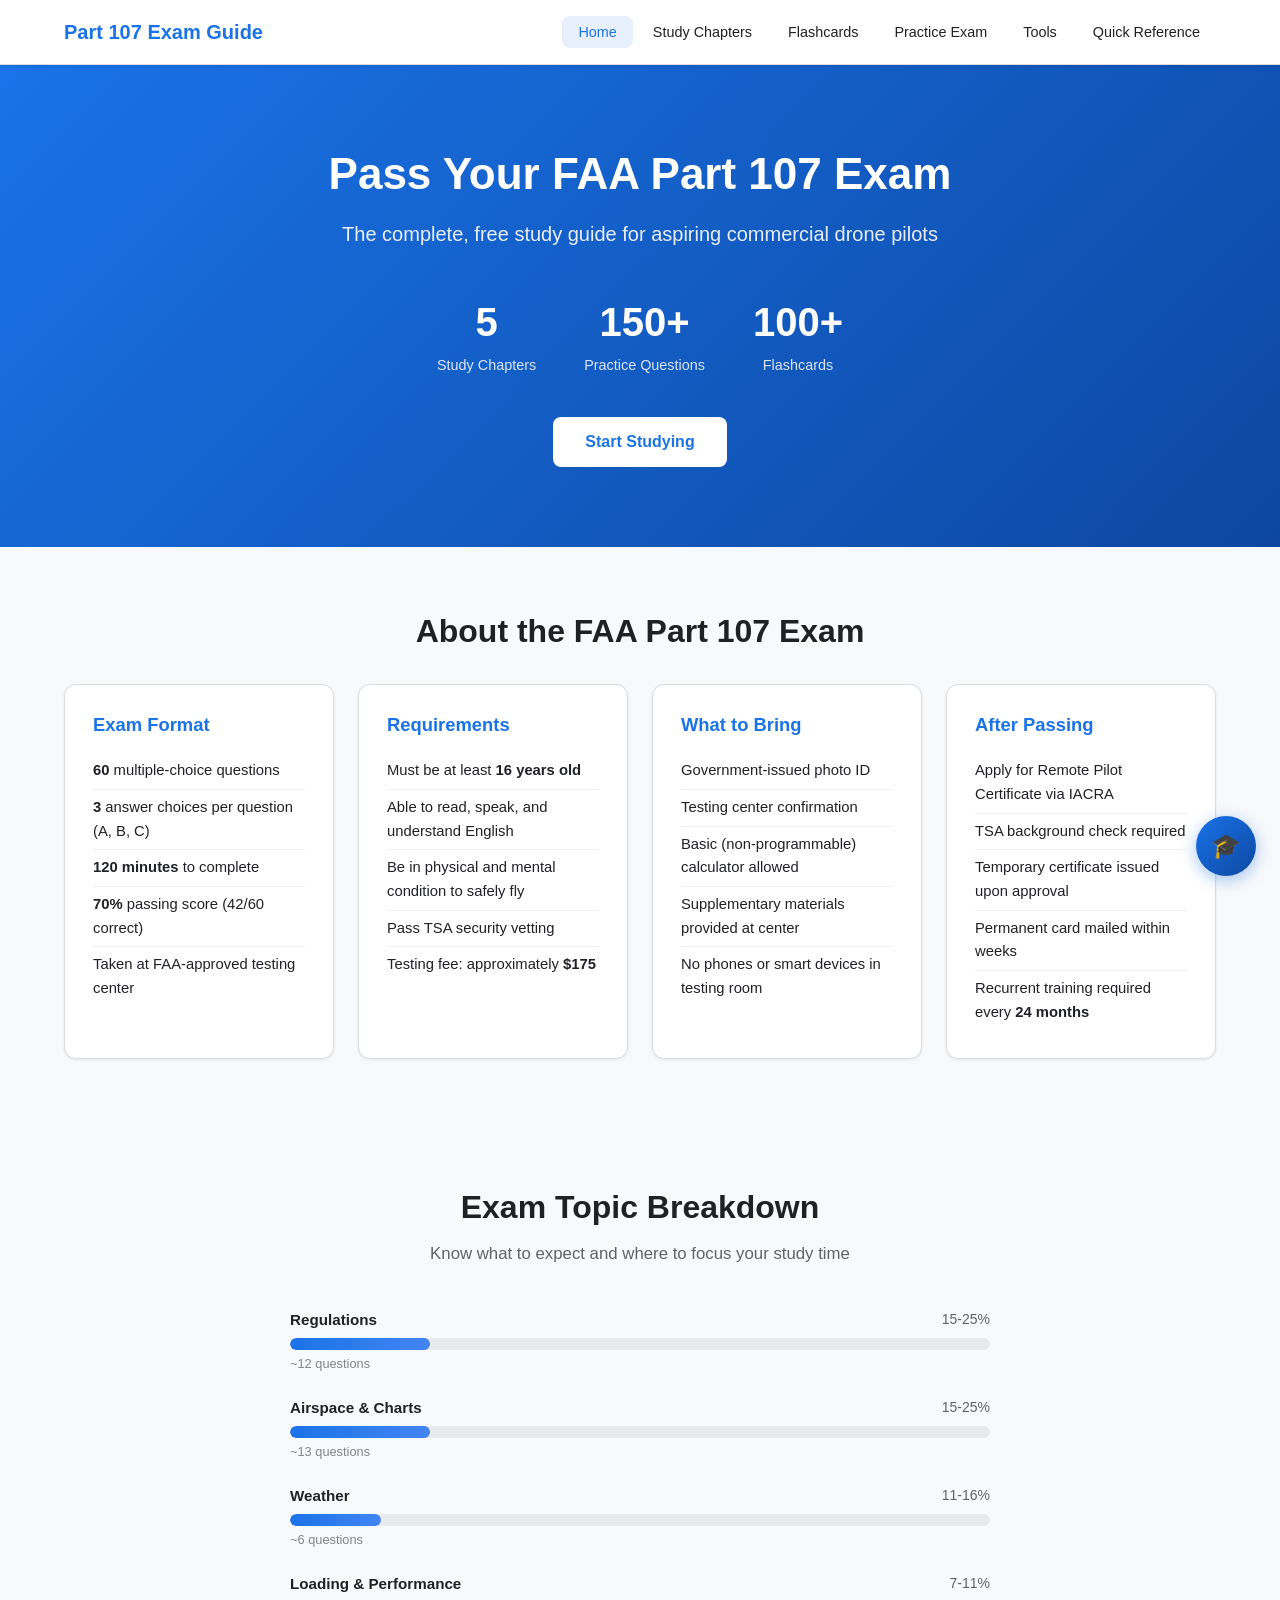
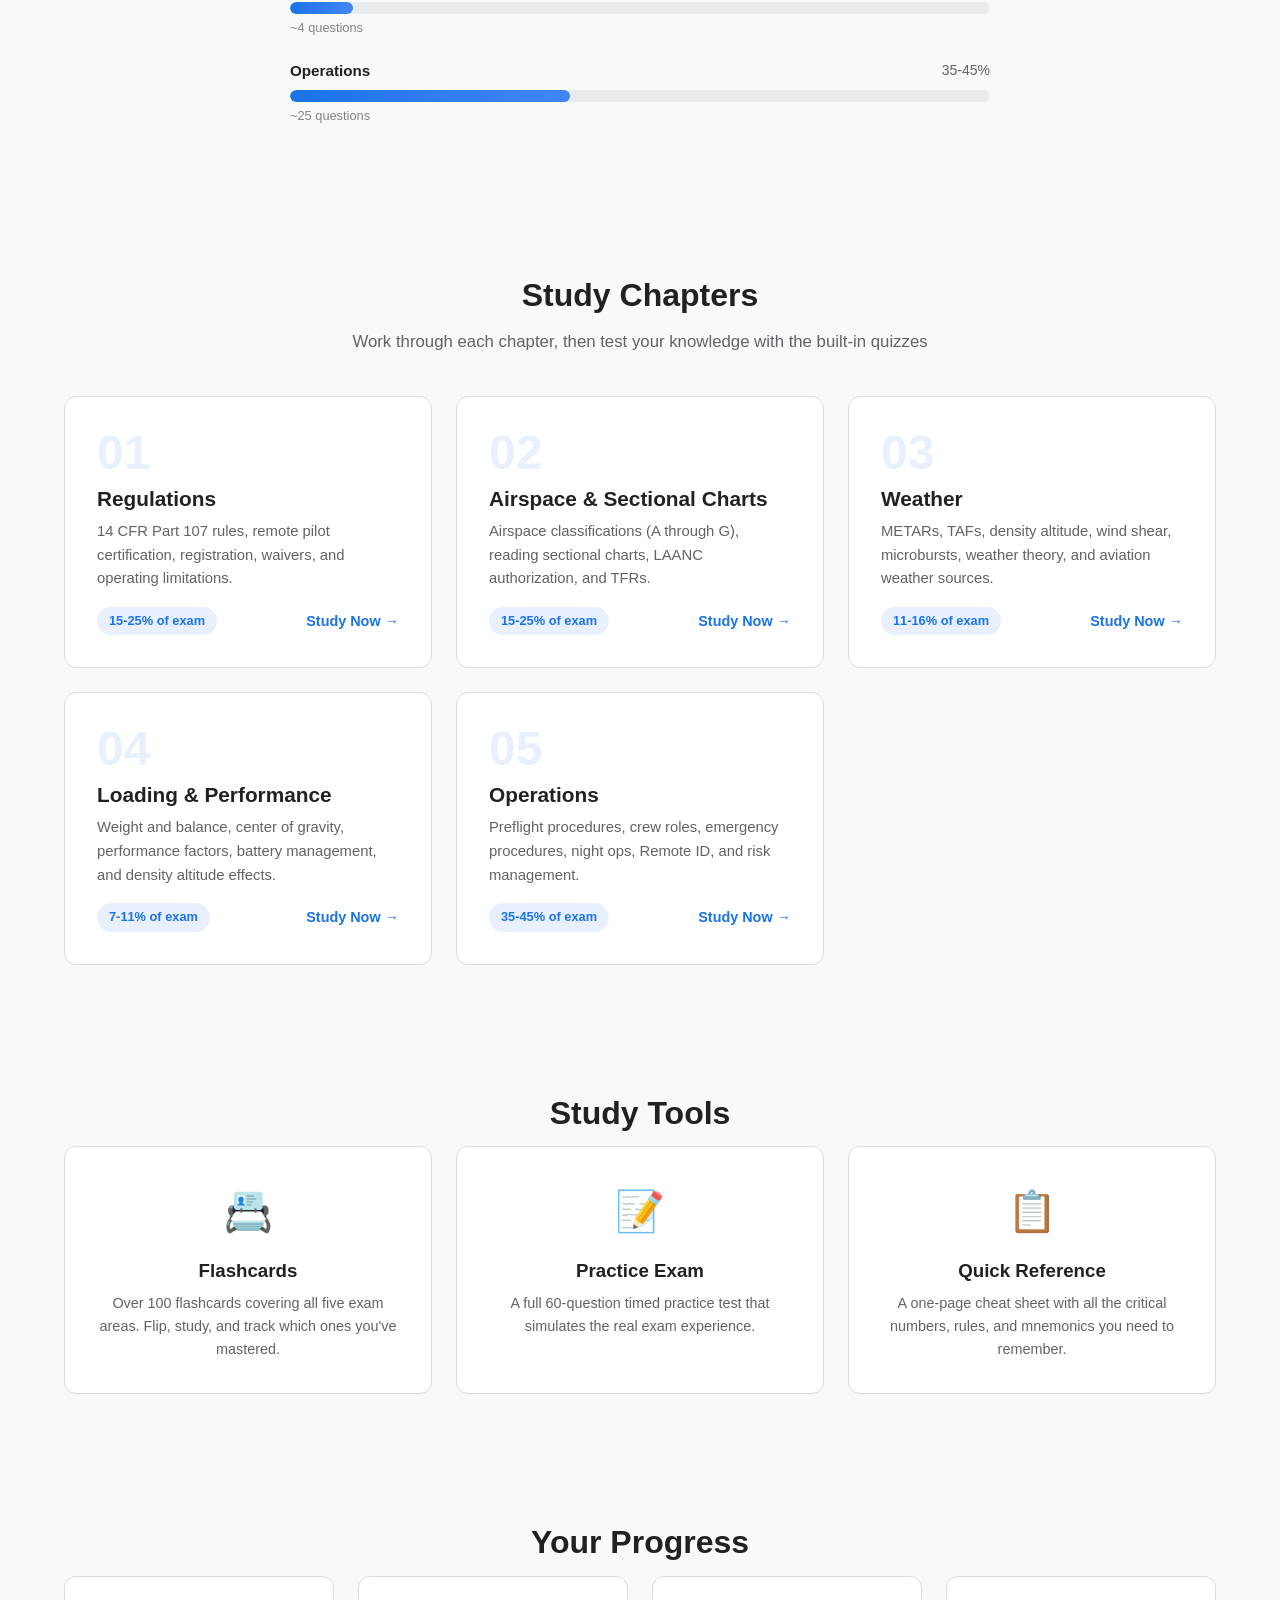
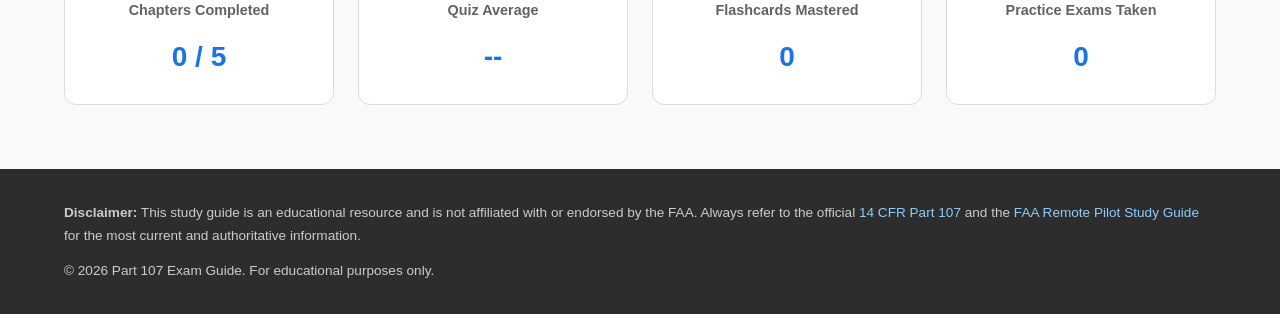
==== commit c7f1d608: "Add Tools nav dropdown and PWA registration to all pages Wires up the new pages (Progress Dashboard," ====
--- a/index.html
+++ b/index.html
@@ -5,6 +5,8 @@
     <meta name="viewport" content="width=device-width, initial-scale=1.0">
     <title>Part 107 Exam Guide - Complete Study Resource for Drone Pilots</title>
     <link rel="stylesheet" href="css/styles.css">
+    <link rel="manifest" href="/manifest.json">
+    <meta name="theme-color" content="#0b3d91">
 </head>
 <body>
     <header class="site-header">
@@ -25,6 +27,14 @@
                 </li>
                 <li><a href="flashcards.html">Flashcards</a></li>
                 <li><a href="practice-exam.html">Practice Exam</a></li>
+                <li class="dropdown">
+                    <a href="#">Tools</a>
+                    <ul class="dropdown-menu">
+                        <li><a href="dashboard.html">Progress Dashboard</a></li>
+                        <li><a href="tools/metar-decoder.html">METAR Decoder</a></li>
+                        <li><a href="tools/chart-quiz.html">Chart Quiz</a></li>
+                    </ul>
+                </li>
                 <li><a href="reference.html">Quick Reference</a></li>
             </ul>
         </nav>
@@ -270,5 +280,12 @@
     <script src="js/progress.js"></script>
     <script src="js/nav.js"></script>
     <script src="js/assistant.js"></script>
+    <script>
+    if ('serviceWorker' in navigator) {
+      window.addEventListener('load', function() {
+        navigator.serviceWorker.register('/sw.js').catch(function(e) { console.log('SW reg failed:', e); });
+      });
+    }
+    </script>
 </body>
 </html>
--- a/css/styles.css
+++ b/css/styles.css
@@ -1671,3 +1671,138 @@
     0%, 60%, 100% { transform: translateY(0); }
     30% { transform: translateY(-6px); }
 }
+
+/* --- METAR / TAF Decoder --- */
+.metar-input {
+    width: 100%;
+    font-family: 'SF Mono', Menlo, Monaco, Consolas, 'Courier New', monospace;
+    font-size: 0.95rem;
+    padding: 12px 14px;
+    border: 1px solid var(--border);
+    border-radius: var(--radius);
+    resize: vertical;
+    line-height: 1.5;
+    background: var(--bg-white);
+    color: var(--text);
+}
+
+.metar-input:focus {
+    outline: none;
+    border-color: var(--primary);
+    box-shadow: 0 0 0 3px var(--primary-light);
+}
+
+.metar-controls {
+    display: flex;
+    flex-wrap: wrap;
+    gap: 12px;
+    margin-top: 16px;
+}
+
+.metar-subhead {
+    font-size: 1rem;
+    font-weight: 600;
+    color: var(--text-light);
+    text-transform: uppercase;
+    letter-spacing: 0.5px;
+    margin-top: 24px;
+    margin-bottom: 10px;
+}
+
+.metar-raw {
+    font-family: 'SF Mono', Menlo, Monaco, Consolas, 'Courier New', monospace;
+    font-size: 1rem;
+    background: #1e1e1e;
+    color: #f0f0f0;
+    padding: 16px;
+    border-radius: var(--radius);
+    line-height: 2.2;
+    word-spacing: 4px;
+    overflow-x: auto;
+}
+
+.metar-raw .tok {
+    padding: 3px 6px;
+    border-radius: 4px;
+    background: rgba(255, 255, 255, 0.08);
+    cursor: help;
+    white-space: nowrap;
+}
+
+.metar-table-wrap {
+    overflow-x: auto;
+}
+
+.metar-table {
+    margin-top: 8px;
+}
+
+.metar-table .tok-code {
+    font-family: 'SF Mono', Menlo, Monaco, Consolas, 'Courier New', monospace;
+    background: var(--bg);
+    padding: 2px 6px;
+    border-radius: 4px;
+    font-size: 0.9rem;
+    color: var(--text);
+}
+
+.type-badge {
+    display: inline-block;
+    padding: 3px 10px;
+    border-radius: 12px;
+    font-size: 0.75rem;
+    font-weight: 600;
+    text-transform: uppercase;
+    letter-spacing: 0.3px;
+    white-space: nowrap;
+}
+
+/* Category color coding (used in both raw view and table badges) */
+.type-report,      .metar-raw .tok-report      { background: #6a1b9a; color: white; }
+.type-station,     .metar-raw .tok-station     { background: #1a73e8; color: white; }
+.type-time,        .metar-raw .tok-time        { background: #455a64; color: white; }
+.type-wind,        .metar-raw .tok-wind        { background: #1976d2; color: white; }
+.type-visibility,  .metar-raw .tok-visibility  { background: #2e7d32; color: white; }
+.type-weather,     .metar-raw .tok-weather     { background: #ef6c00; color: white; }
+.type-sky,         .metar-raw .tok-sky         { background: #607d8b; color: white; }
+.type-temp,        .metar-raw .tok-temp        { background: #c2185b; color: white; }
+.type-altimeter,   .metar-raw .tok-altimeter   { background: #00838f; color: white; }
+.type-change,      .metar-raw .tok-change      { background: #8e24aa; color: white; }
+.type-remarks,     .metar-raw .tok-remarks     { background: #5d4037; color: white; }
+.type-other,       .metar-raw .tok-other       { background: #9e9e9e; color: white; }
+
+.metar-details > summary {
+    cursor: pointer;
+    list-style: none;
+    padding: 0;
+    border: none;
+}
+
+.metar-details > summary::-webkit-details-marker {
+    display: none;
+}
+
+.metar-details > summary::before {
+    content: '\25B6';
+    display: inline-block;
+    margin-right: 10px;
+    font-size: 0.8rem;
+    color: var(--text-light);
+    transition: transform 0.2s;
+}
+
+.metar-details[open] > summary::before {
+    transform: rotate(90deg);
+}
+
+@media (max-width: 600px) {
+    .metar-raw {
+        font-size: 0.85rem;
+        line-height: 2;
+    }
+
+    .metar-controls .btn {
+        flex: 1 1 auto;
+        padding: 10px 16px;
+    }
+}
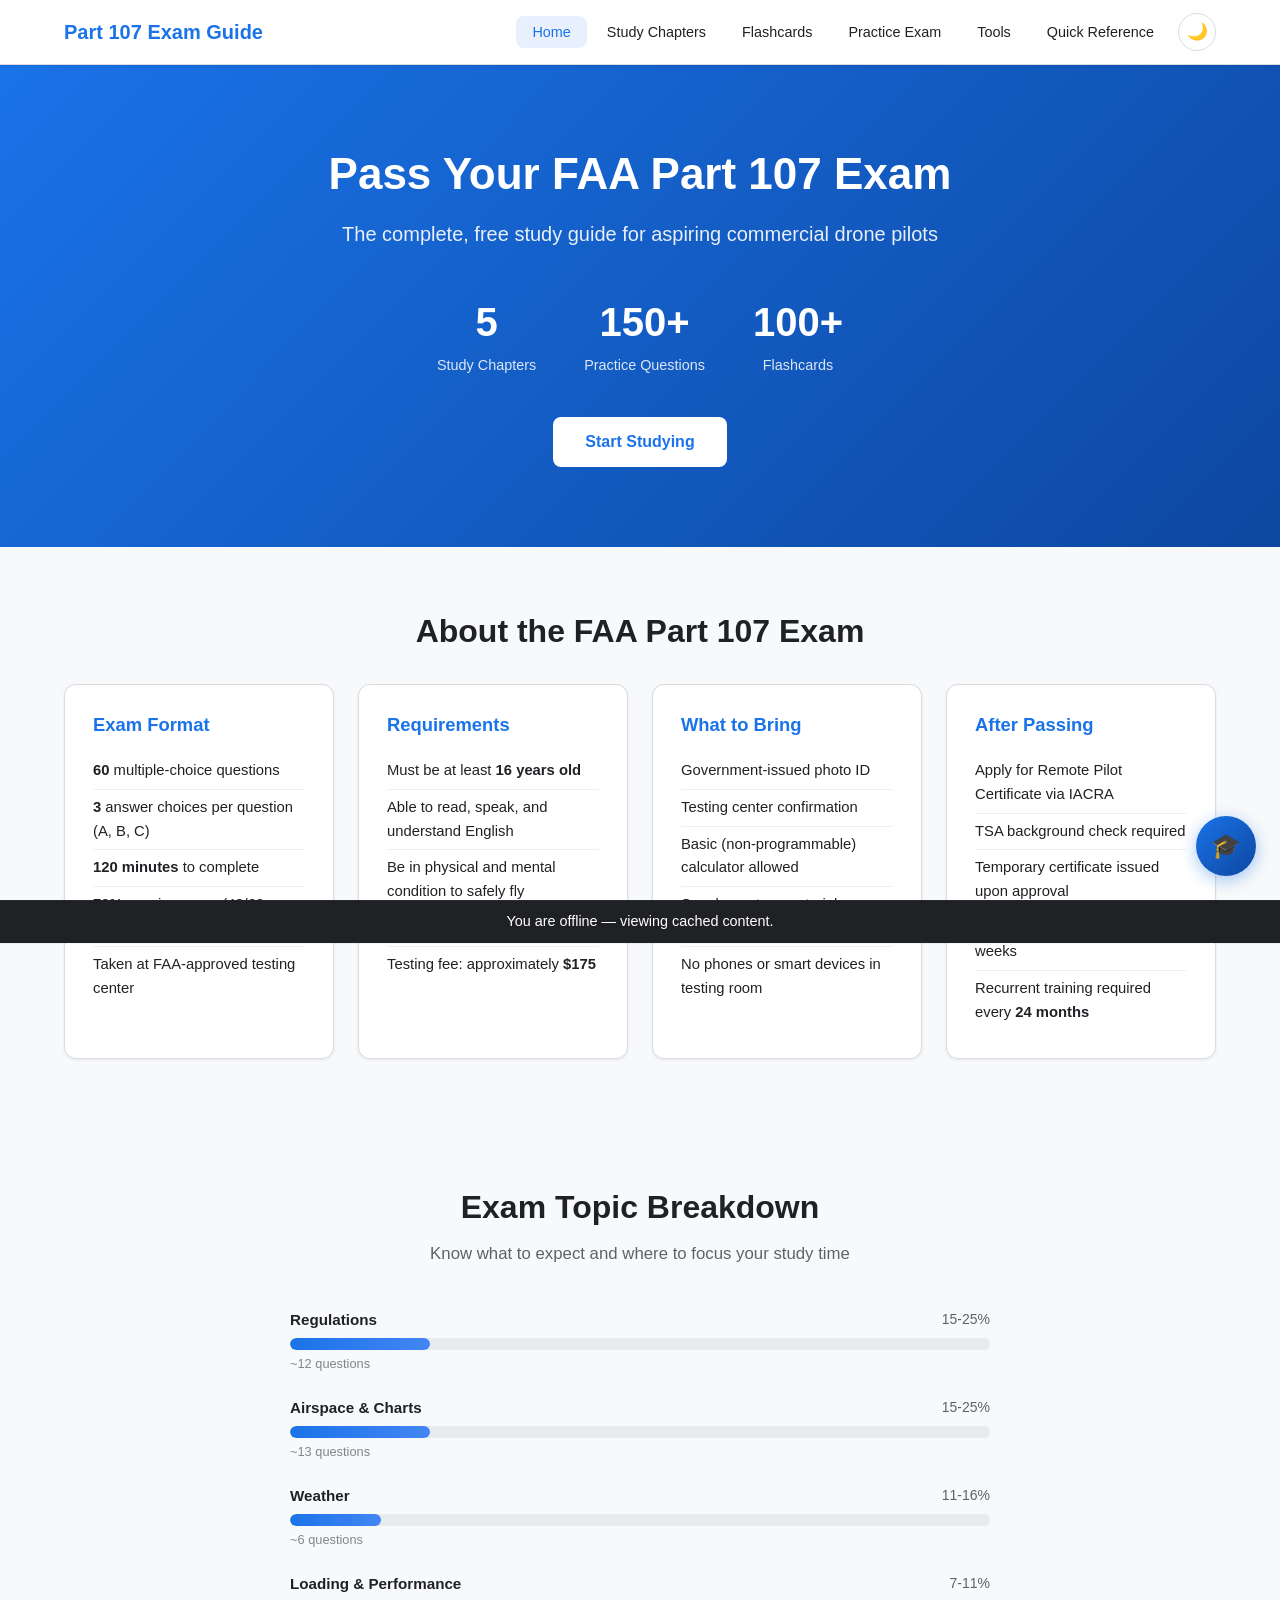
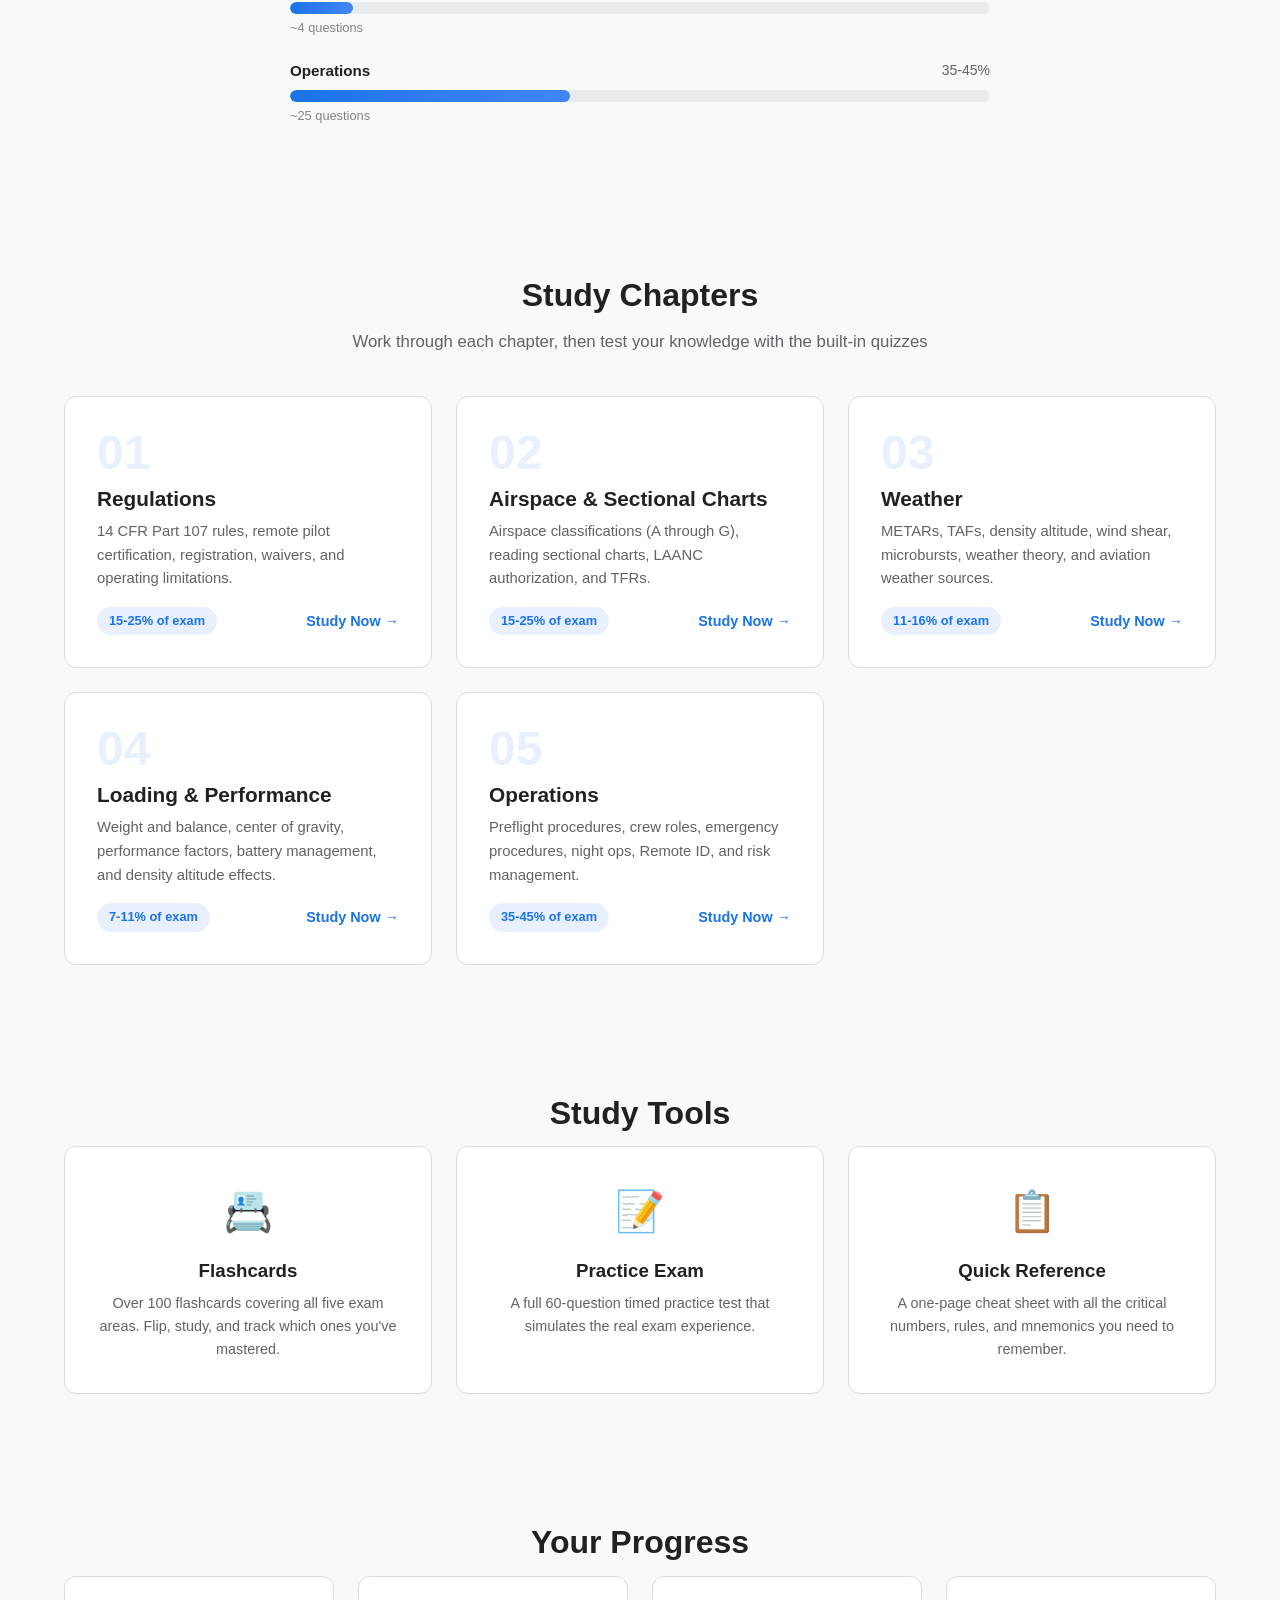
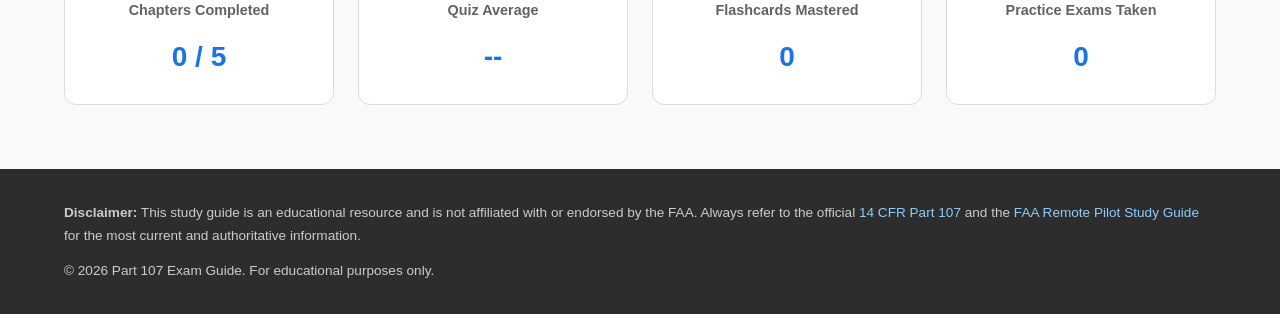
==== commit 51a573c4: "Wire root pages + flashcard a11y and counter fixes - index/flashcards/practice-exam/reference/dashbo" ====
--- a/index.html
+++ b/index.html
@@ -7,8 +7,17 @@
     <link rel="stylesheet" href="css/styles.css">
     <link rel="manifest" href="/manifest.json">
     <meta name="theme-color" content="#0b3d91">
+    <meta name="description" content="Free, complete FAA Part 107 study guide for commercial drone pilots: five study chapters, flashcards, practice exams, and a quick-reference cheat sheet.">
+    <meta name="robots" content="index, follow">
+    <link rel="icon" type="image/svg+xml" href="icons/favicon.svg">
+    <meta property="og:type" content="website">
+    <meta property="og:title" content="Part 107 Exam Guide - Complete Study Resource for Drone Pilots">
+    <meta property="og:description" content="Free, complete FAA Part 107 study guide for commercial drone pilots: five study chapters, flashcards, practice exams, and a quick-reference cheat sheet.">
+    <meta property="og:image" content="icons/icon-512.png">
+    <script>(function(){try{var t=localStorage.getItem('part107_theme');if(!t){t=(window.matchMedia&&window.matchMedia('(prefers-color-scheme: dark)').matches)?'dark':'light';}document.documentElement.setAttribute('data-theme',t);}catch(e){}})();</script>
 </head>
 <body>
+    <a href="#main" class="skip-link">Skip to main content</a>
     <header class="site-header">
         <nav class="nav-bar">
             <a href="index.html" class="logo">Part 107 Exam Guide</a>
@@ -40,7 +49,7 @@
         </nav>
     </header>
 
-    <main>
+    <main id="main">
         <section class="hero">
             <div class="hero-content">
                 <h1>Pass Your FAA Part 107 Exam</h1>
@@ -277,9 +286,10 @@
         </div>
     </footer>
 
-    <script src="js/progress.js"></script>
-    <script src="js/nav.js"></script>
-    <script src="js/assistant.js"></script>
+    <script src="js/progress.js" defer></script>
+    <script src="js/nav.js" defer></script>
+    <script src="js/assistant.js" defer></script>
+    <script src="js/ui.js" defer></script>
     <script>
     if ('serviceWorker' in navigator) {
       window.addEventListener('load', function() {
--- a/css/styles.css
+++ b/css/styles.css
@@ -1806,3 +1806,204 @@
         padding: 10px 16px;
     }
 }
+
+/* ========================================
+   Site Enhancements: skip link, theme
+   toggle, back-to-top, offline banner
+   ======================================== */
+
+/* --- Skip to content (a11y) --- */
+.skip-link {
+    position: absolute;
+    left: -9999px;
+    top: 0;
+    z-index: 1000;
+    padding: 12px 20px;
+    background: var(--primary);
+    color: #fff;
+    border-radius: 0 0 var(--radius) 0;
+    font-weight: 600;
+}
+
+.skip-link:focus {
+    left: 0;
+    text-decoration: none;
+    outline: 3px solid var(--warning);
+}
+
+/* Make keyboard focus visible everywhere */
+a:focus-visible,
+button:focus-visible,
+[tabindex]:focus-visible,
+.flashcard:focus-visible {
+    outline: 3px solid var(--primary);
+    outline-offset: 2px;
+}
+
+/* --- Theme toggle button (in nav) --- */
+.theme-toggle {
+    display: inline-flex;
+    align-items: center;
+    justify-content: center;
+    width: 38px;
+    height: 38px;
+    margin-left: 4px;
+    padding: 0;
+    background: none;
+    border: 1px solid var(--border);
+    border-radius: 50%;
+    font-size: 1.05rem;
+    line-height: 1;
+    cursor: pointer;
+    color: var(--text);
+    transition: background 0.2s, border-color 0.2s;
+}
+
+.theme-toggle:hover {
+    background: var(--primary-light);
+    border-color: var(--primary);
+}
+
+/* --- Back to top button --- */
+.back-to-top {
+    position: fixed;
+    right: 20px;
+    bottom: 20px;
+    width: 46px;
+    height: 46px;
+    display: flex;
+    align-items: center;
+    justify-content: center;
+    background: var(--primary);
+    color: #fff;
+    border: none;
+    border-radius: 50%;
+    font-size: 1.3rem;
+    cursor: pointer;
+    box-shadow: var(--shadow-md);
+    opacity: 0;
+    visibility: hidden;
+    transform: translateY(10px);
+    transition: opacity 0.25s, transform 0.25s, visibility 0.25s;
+    z-index: 90;
+}
+
+.back-to-top.visible {
+    opacity: 1;
+    visibility: visible;
+    transform: translateY(0);
+}
+
+.back-to-top:hover {
+    background: var(--primary-dark);
+}
+
+/* --- Offline banner --- */
+.offline-banner {
+    position: fixed;
+    left: 0;
+    right: 0;
+    bottom: 0;
+    z-index: 200;
+    padding: 10px 16px;
+    text-align: center;
+    background: var(--text);
+    color: #fff;
+    font-size: 0.9rem;
+    font-weight: 500;
+    transform: translateY(100%);
+    transition: transform 0.3s;
+}
+
+.offline-banner.show {
+    transform: translateY(0);
+}
+
+/* ========================================
+   Dark mode
+   ======================================== */
+[data-theme="dark"] {
+    --primary-light: #1a2740;
+    --bg: #121316;
+    --bg-white: #1e1f24;
+    --text: #e8eaed;
+    --text-light: #9aa0a6;
+    --text-lighter: #80868b;
+    --border: #3c4043;
+    --shadow-sm: 0 1px 3px rgba(0,0,0,0.4);
+    --shadow-md: 0 4px 12px rgba(0,0,0,0.5);
+    --shadow-lg: 0 8px 24px rgba(0,0,0,0.6);
+    color-scheme: dark;
+}
+
+/* Defensive surface overrides so chrome that may use literal
+   light colors still reads correctly in dark mode. */
+[data-theme="dark"] body {
+    background: var(--bg);
+    color: var(--text);
+}
+
+[data-theme="dark"] .site-header {
+    background: var(--bg-white);
+    border-bottom-color: var(--border);
+}
+
+[data-theme="dark"] .site-footer {
+    background: var(--bg-white);
+}
+
+[data-theme="dark"] .chat-window,
+[data-theme="dark"] .chat-input {
+    background: var(--bg-white);
+    color: var(--text);
+}
+
+/* ========================================
+   Print stylesheet
+   ======================================== */
+@media print {
+    .site-header,
+    .nav-bar,
+    .site-footer,
+    .chat-fab,
+    .chat-window,
+    .slide-controls,
+    .back-to-top,
+    .theme-toggle,
+    .skip-link,
+    .offline-banner {
+        display: none !important;
+    }
+
+    body {
+        background: #fff;
+        color: #000;
+    }
+
+    /* Reveal every slide when printing the reading material */
+    .slide {
+        display: block !important;
+        page-break-inside: avoid;
+        border-bottom: 1px solid #ccc;
+        margin-bottom: 16px;
+    }
+
+    .card,
+    .reading-section,
+    .info-box,
+    .tip-box,
+    .warning-box,
+    .example-box,
+    .key-point {
+        page-break-inside: avoid;
+    }
+
+    a {
+        color: #000;
+        text-decoration: underline;
+    }
+
+    .container {
+        max-width: 100%;
+    }
+}
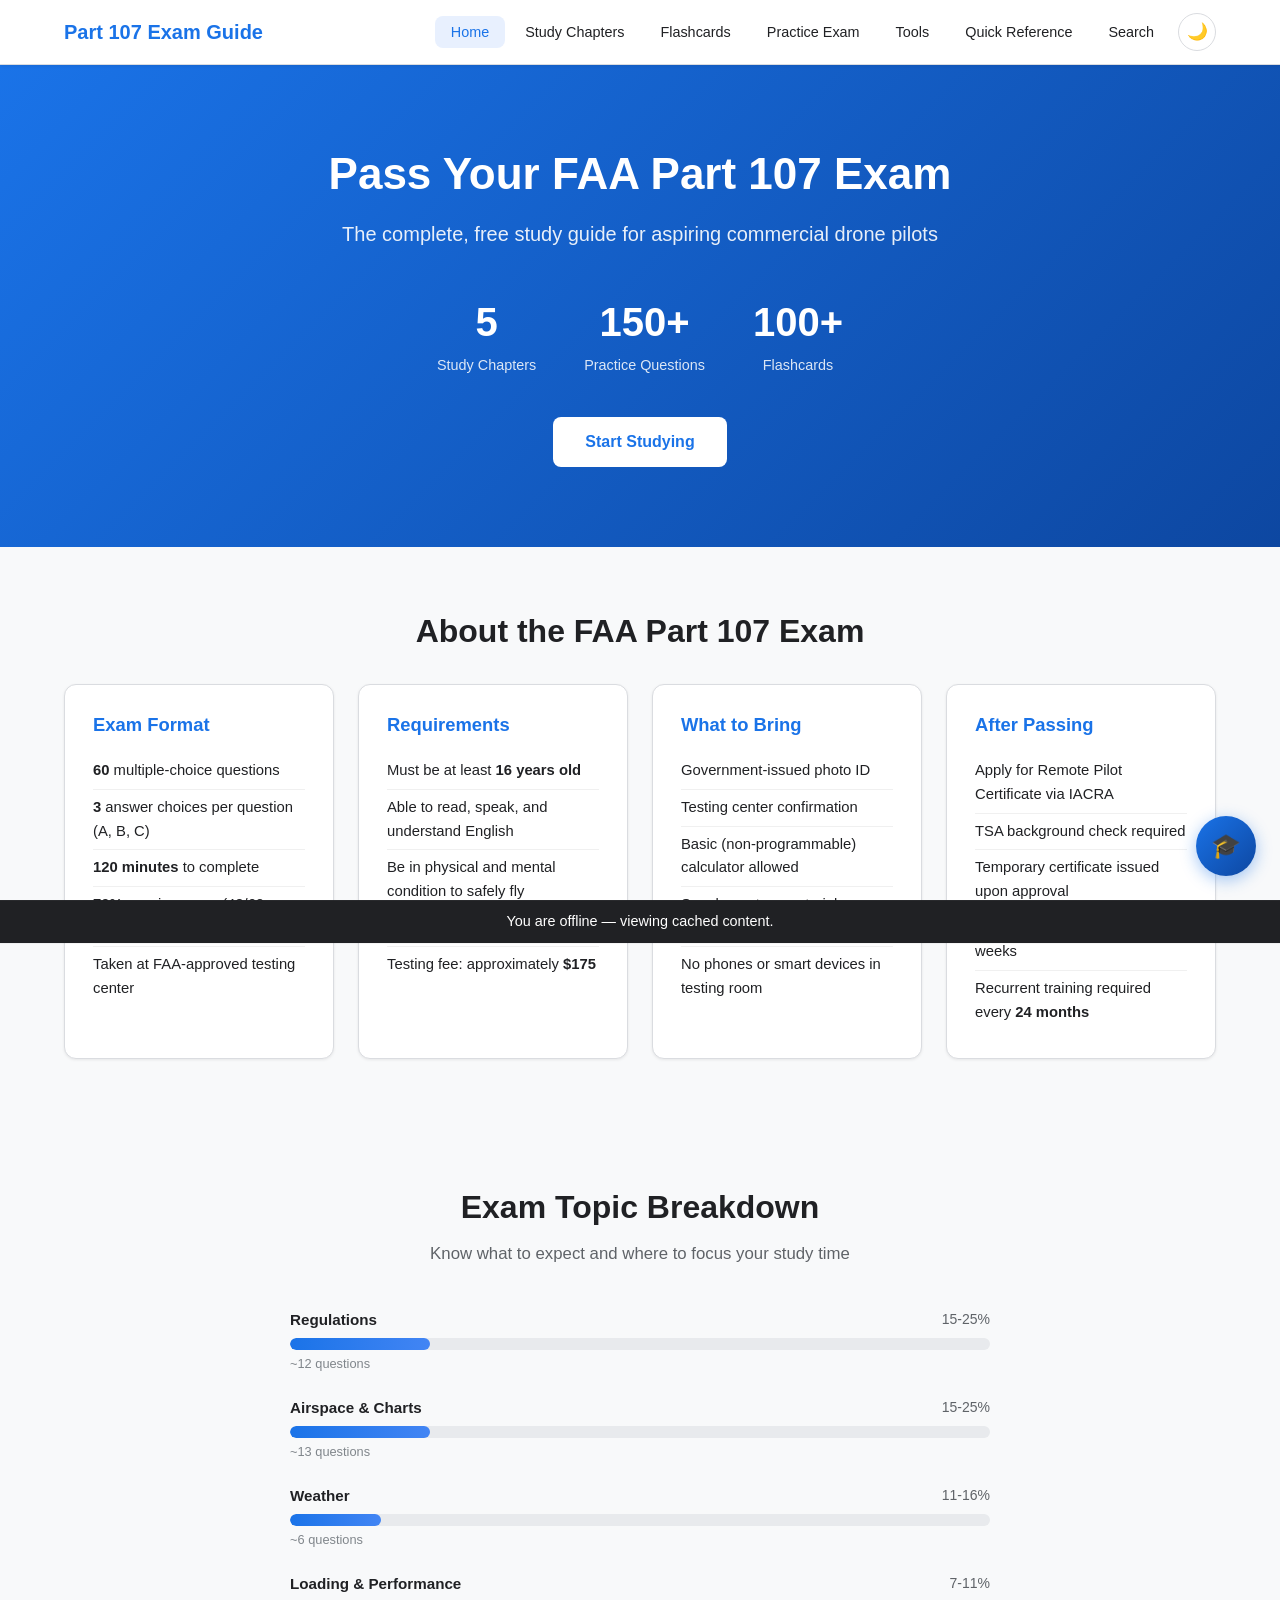
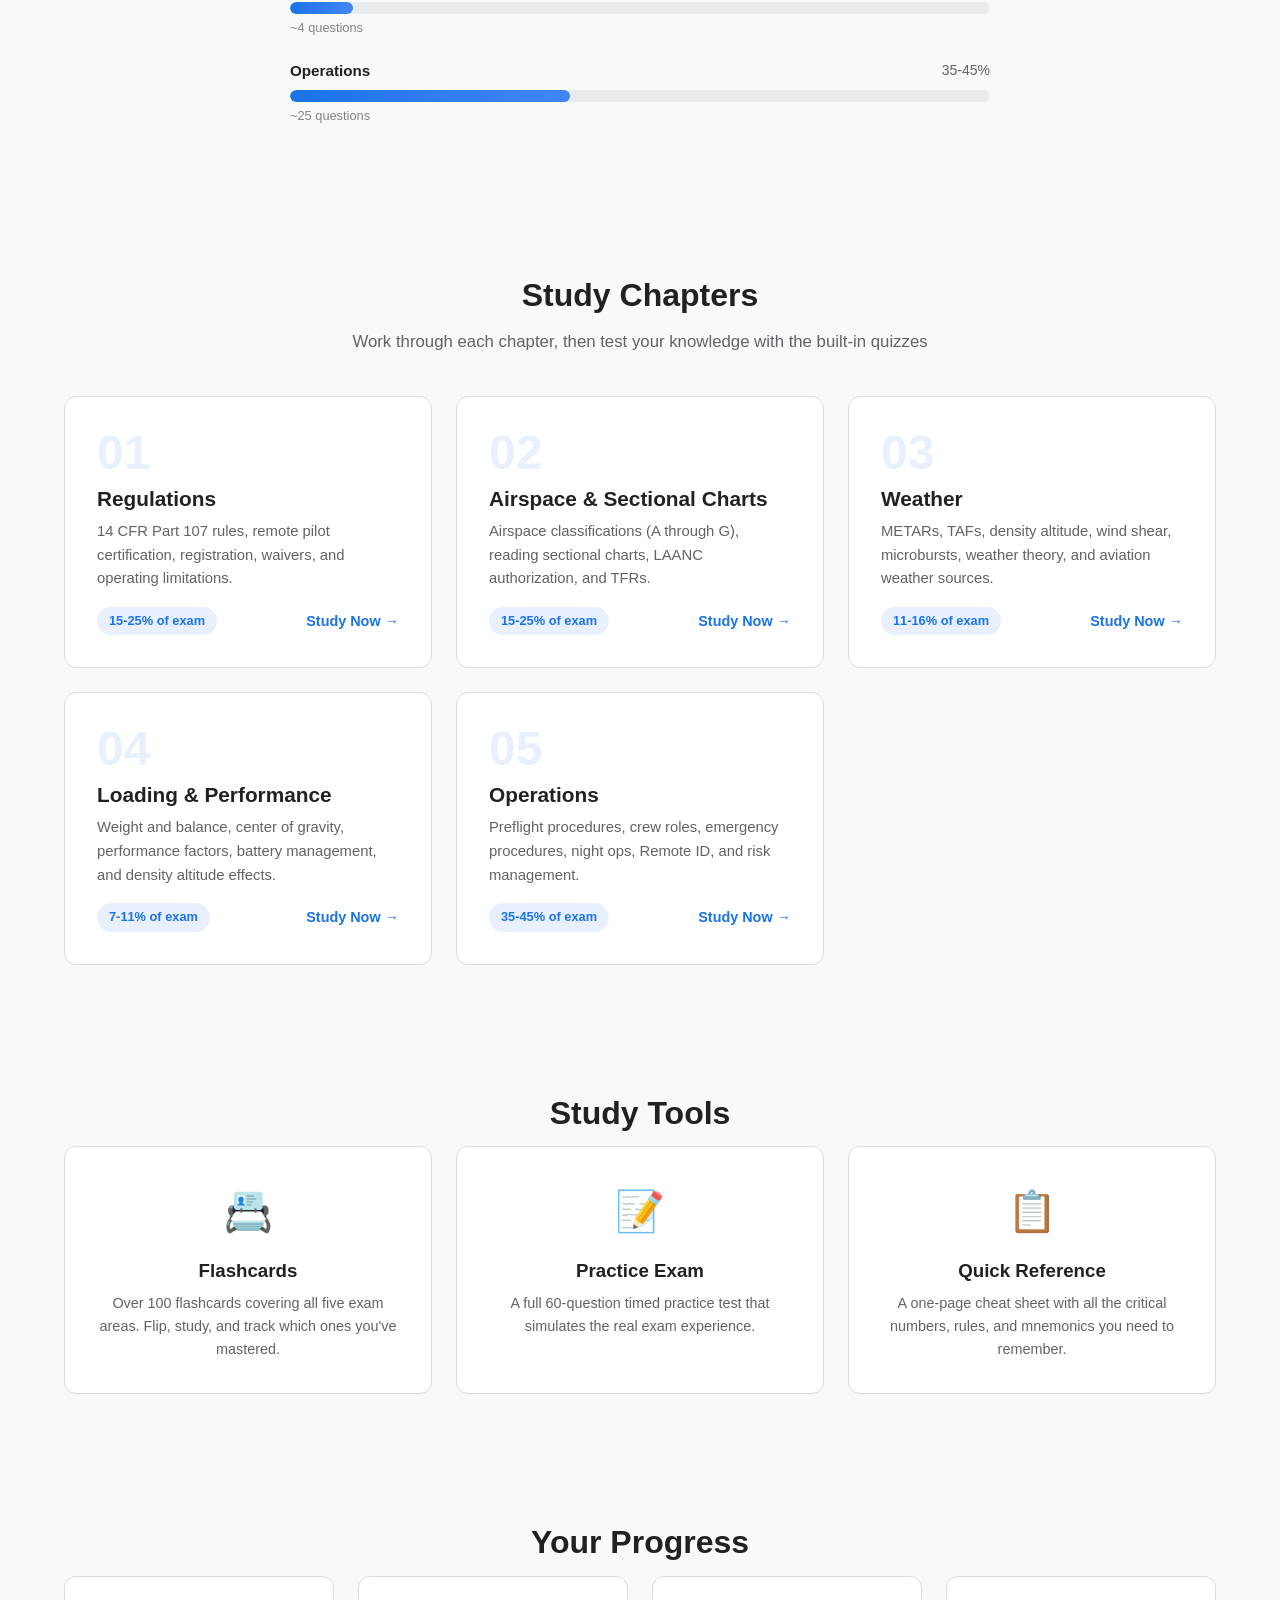
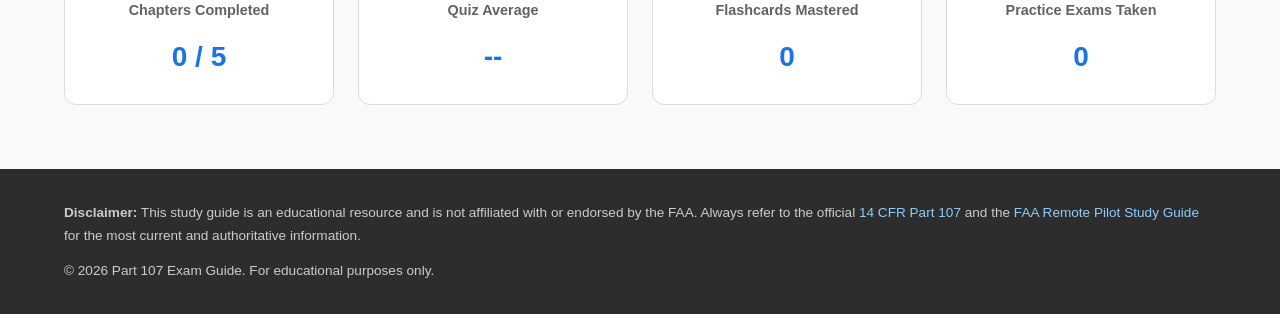
==== commit 6b355be5: "Security hardening: add CSP, escape quotes, rel=noopener Security audit found no exploitable vulnera" ====
--- a/index.html
+++ b/index.html
@@ -3,6 +3,7 @@
 <head>
     <meta charset="UTF-8">
     <meta name="viewport" content="width=device-width, initial-scale=1.0">
+    <meta http-equiv="Content-Security-Policy" content="default-src 'self'; script-src 'self' 'unsafe-inline'; style-src 'self' 'unsafe-inline'; img-src 'self' data:; font-src 'self'; connect-src 'self'; manifest-src 'self'; worker-src 'self'; object-src 'none'; base-uri 'self'; form-action 'self'">
     <title>Part 107 Exam Guide - Complete Study Resource for Drone Pilots</title>
     <link rel="stylesheet" href="css/styles.css">
     <link rel="manifest" href="/manifest.json">
@@ -281,7 +282,7 @@
 
     <footer class="site-footer">
         <div class="container">
-            <p><strong>Disclaimer:</strong> This study guide is an educational resource and is not affiliated with or endorsed by the FAA. Always refer to the official <a href="https://www.ecfr.gov/current/title-14/chapter-I/subchapter-F/part-107" target="_blank">14 CFR Part 107</a> and the <a href="https://www.faa.gov/sites/faa.gov/files/regulations_policies/handbooks_manuals/aviation/remote_pilot_study_guide.pdf" target="_blank">FAA Remote Pilot Study Guide</a> for the most current and authoritative information.</p>
+            <p><strong>Disclaimer:</strong> This study guide is an educational resource and is not affiliated with or endorsed by the FAA. Always refer to the official <a href="https://www.ecfr.gov/current/title-14/chapter-I/subchapter-F/part-107" target="_blank" rel="noopener noreferrer">14 CFR Part 107</a> and the <a href="https://www.faa.gov/sites/faa.gov/files/regulations_policies/handbooks_manuals/aviation/remote_pilot_study_guide.pdf" target="_blank" rel="noopener noreferrer">FAA Remote Pilot Study Guide</a> for the most current and authoritative information.</p>
             <p>&copy; 2026 Part 107 Exam Guide. For educational purposes only.</p>
         </div>
     </footer>
--- a/css/styles.css
+++ b/css/styles.css
@@ -2007,3 +2007,114 @@
         max-width: 100%;
     }
 }
+
+/* ========================================
+   Search page
+   ======================================== */
+.search-wrap {
+    max-width: 760px;
+    margin: 0 auto;
+    padding: 32px 24px 64px;
+}
+
+.search-box {
+    position: relative;
+    margin-bottom: 12px;
+}
+
+.search-box input {
+    width: 100%;
+    padding: 16px 18px;
+    font-size: 1.1rem;
+    border: 2px solid var(--border);
+    border-radius: var(--radius);
+    background: var(--bg-white);
+    color: var(--text);
+    transition: border-color 0.2s;
+}
+
+.search-box input:focus {
+    outline: none;
+    border-color: var(--primary);
+}
+
+.search-meta {
+    display: flex;
+    justify-content: space-between;
+    align-items: center;
+    min-height: 24px;
+    margin-bottom: 16px;
+    color: var(--text-light);
+    font-size: 0.9rem;
+}
+
+.search-empty {
+    color: var(--text-light);
+    padding: 24px 0;
+}
+
+.search-results {
+    list-style: none;
+    display: flex;
+    flex-direction: column;
+    gap: 12px;
+}
+
+.search-result a {
+    display: block;
+    padding: 16px 18px;
+    background: var(--bg-white);
+    border: 1px solid var(--border);
+    border-radius: var(--radius);
+    box-shadow: var(--shadow-sm);
+    transition: border-color 0.2s, box-shadow 0.2s, transform 0.1s;
+}
+
+.search-result a:hover {
+    border-color: var(--primary);
+    box-shadow: var(--shadow-md);
+    text-decoration: none;
+    transform: translateY(-1px);
+}
+
+.search-result-head {
+    display: flex;
+    justify-content: space-between;
+    align-items: baseline;
+    gap: 12px;
+    margin-bottom: 6px;
+}
+
+.search-result-title {
+    font-weight: 600;
+    color: var(--primary);
+}
+
+.search-result-type {
+    flex: none;
+    font-size: 0.72rem;
+    font-weight: 600;
+    text-transform: uppercase;
+    letter-spacing: 0.03em;
+    color: var(--text-light);
+    background: var(--primary-light);
+    padding: 3px 8px;
+    border-radius: 999px;
+    white-space: nowrap;
+}
+
+.search-result-snippet {
+    margin: 0;
+    color: var(--text-light);
+    font-size: 0.92rem;
+}
+
+/* ========================================
+   Quick Reference page helpers
+   ======================================== */
+.ref-list { list-style: none; padding: 0; }
+.ref-row { padding: 10px 0; border-bottom: 1px solid #f0f0f0; }
+.ref-row-lg { padding: 12px 0; border-bottom: 1px solid #f0f0f0; }
+.ref-row-tight { padding: 8px 0; }
+.ref-indent { padding-left: 24px; }
+.ref-accent { color: var(--primary); }
